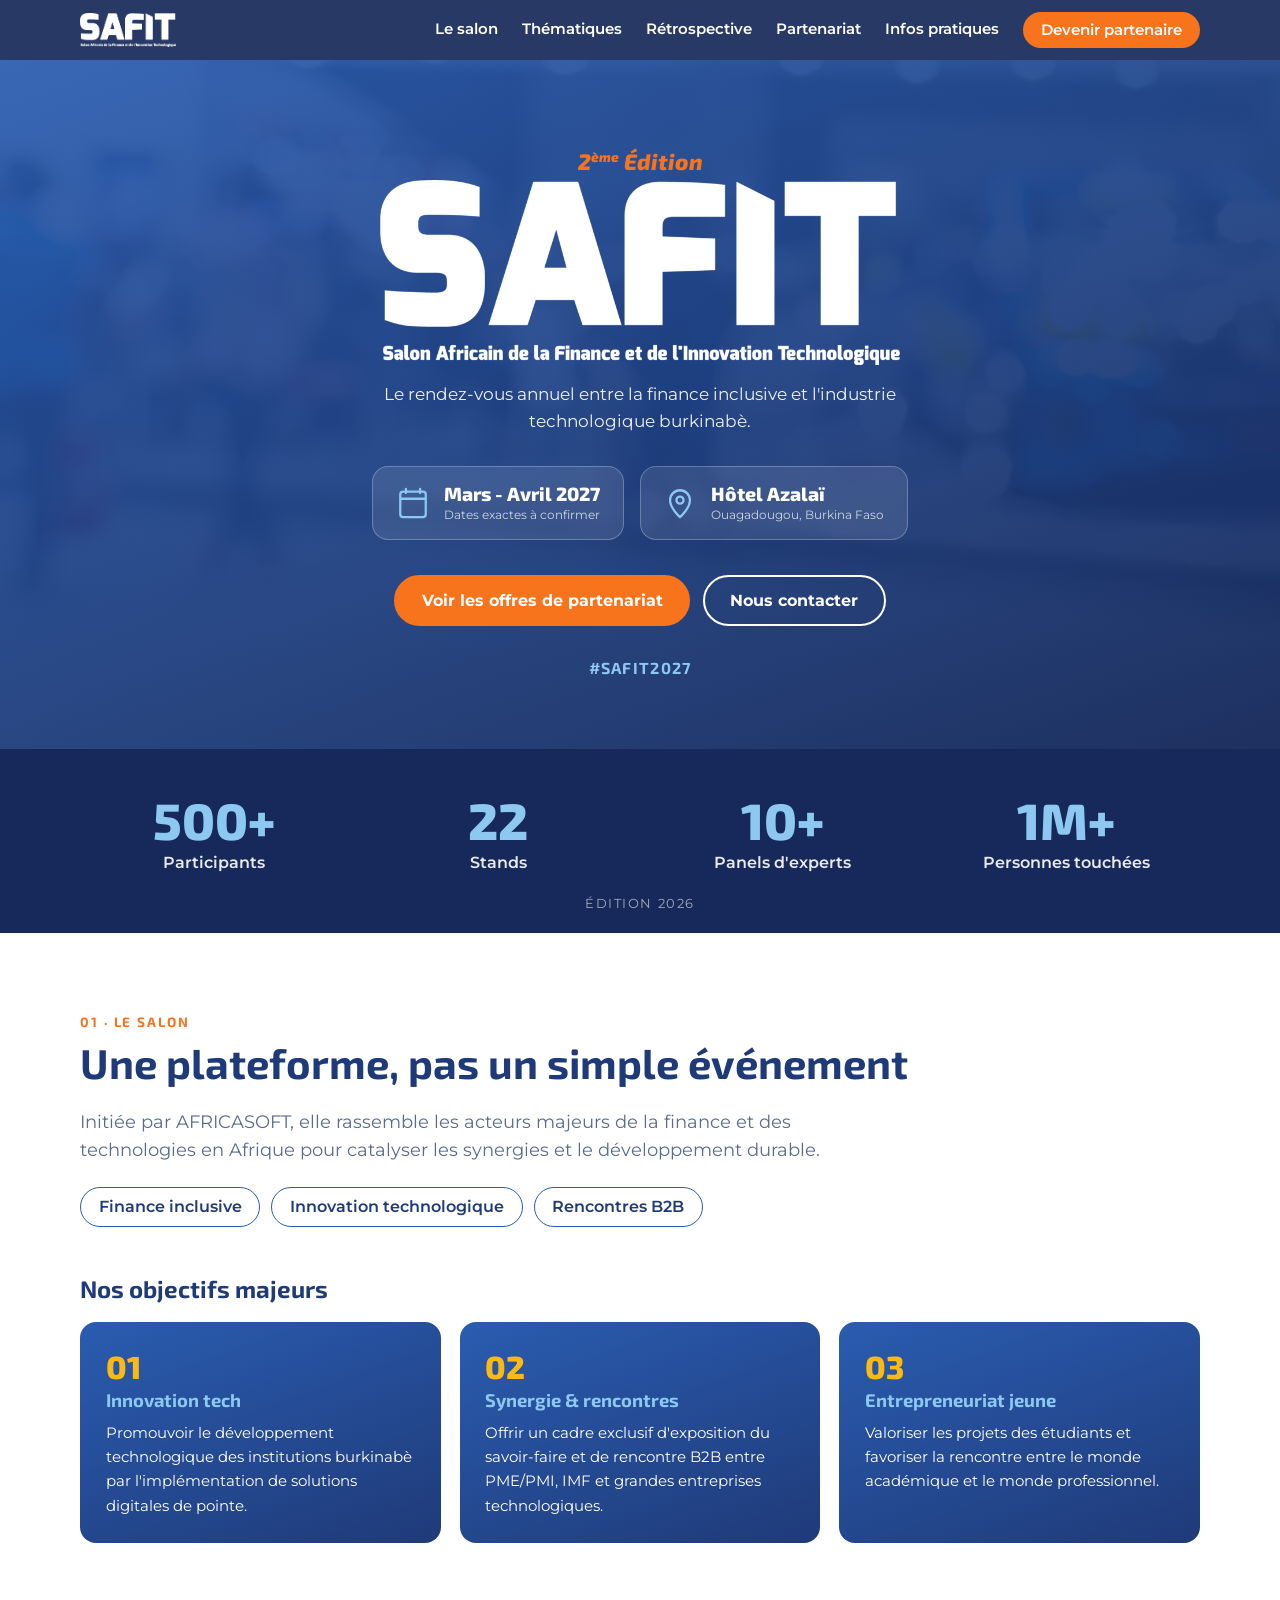
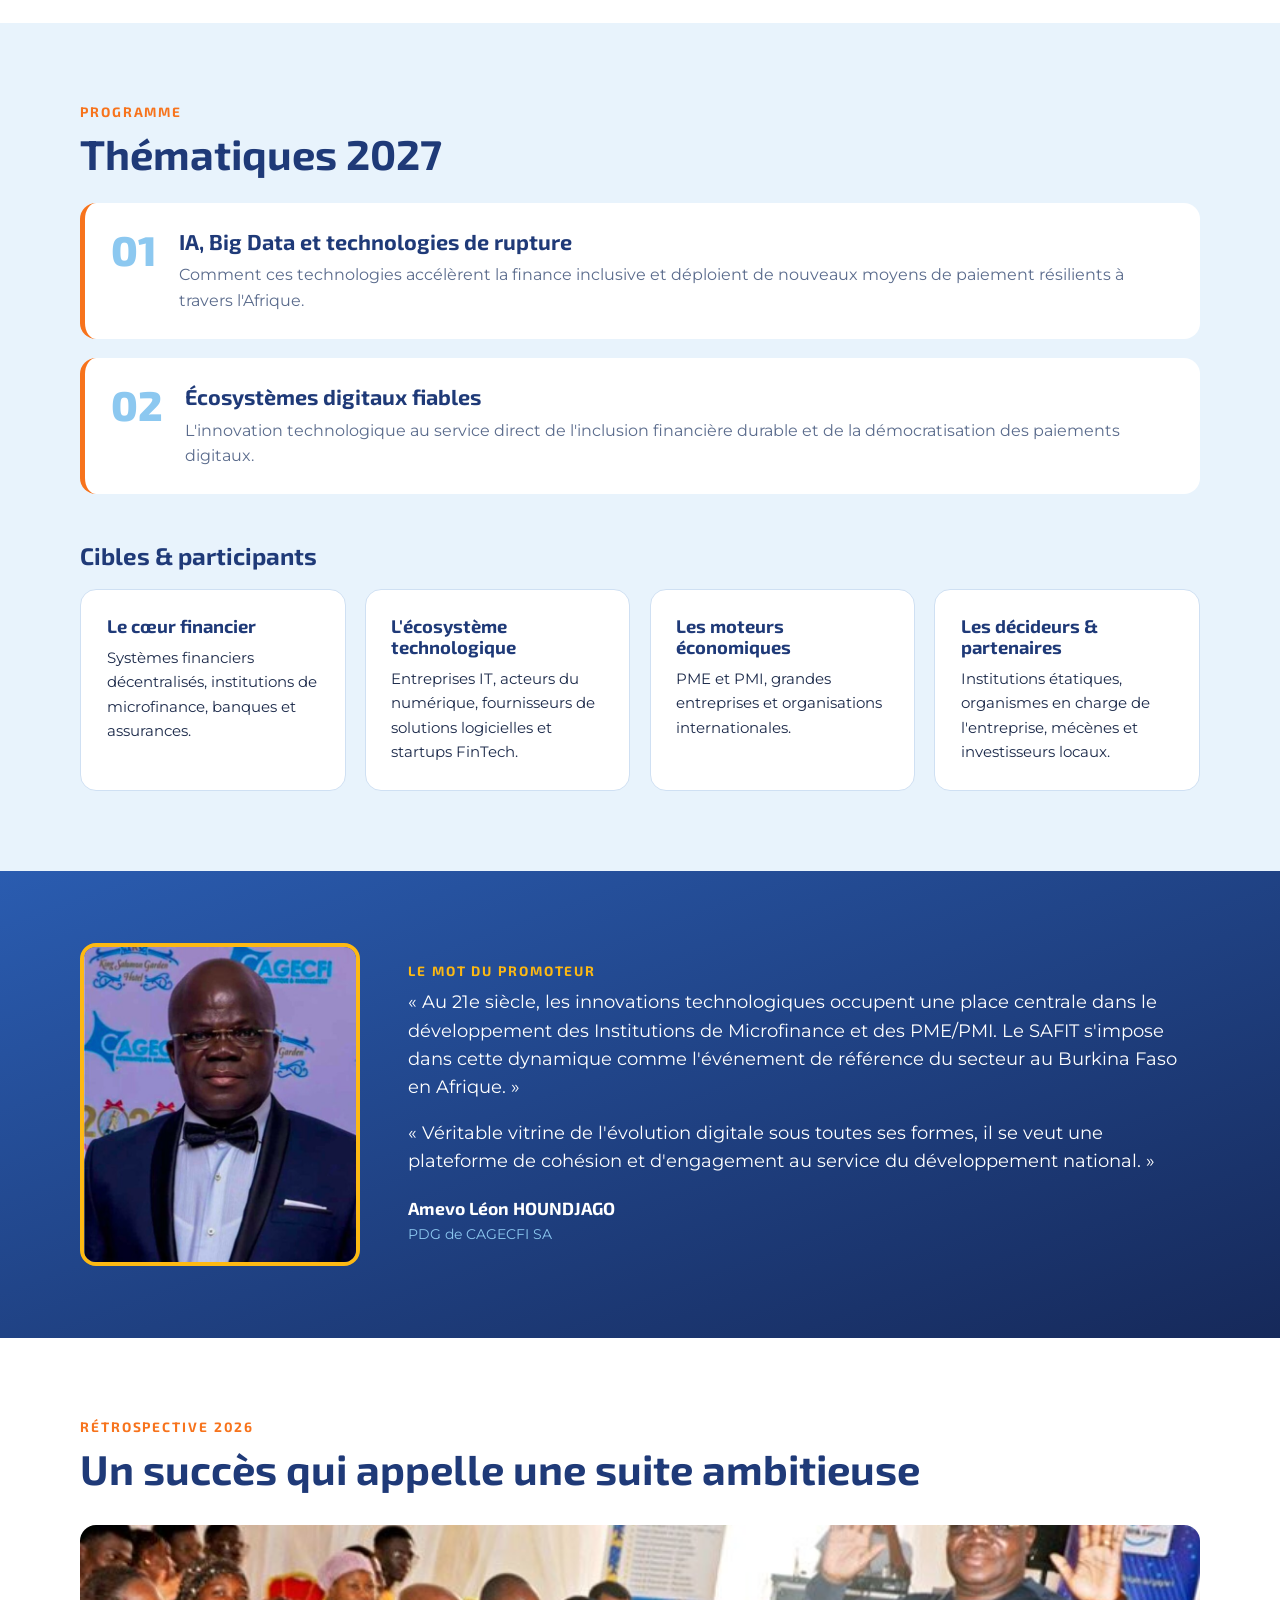
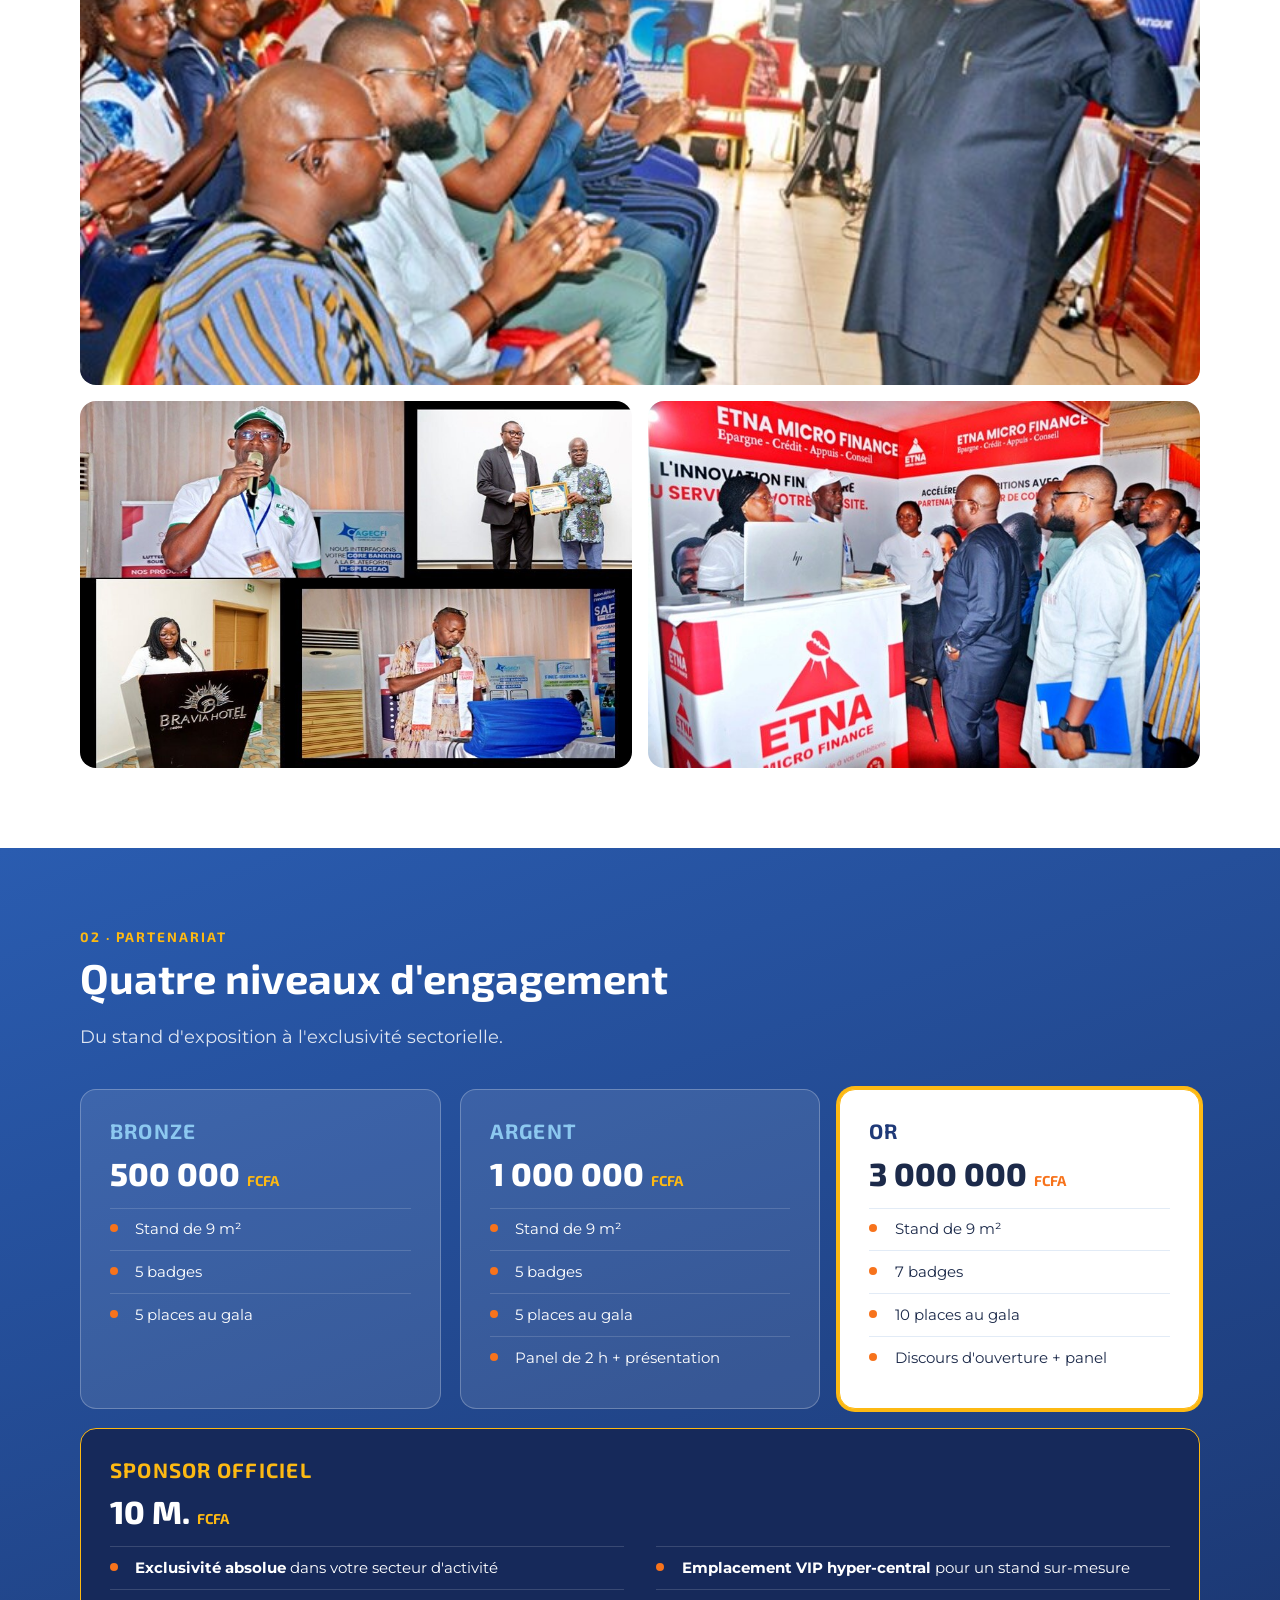
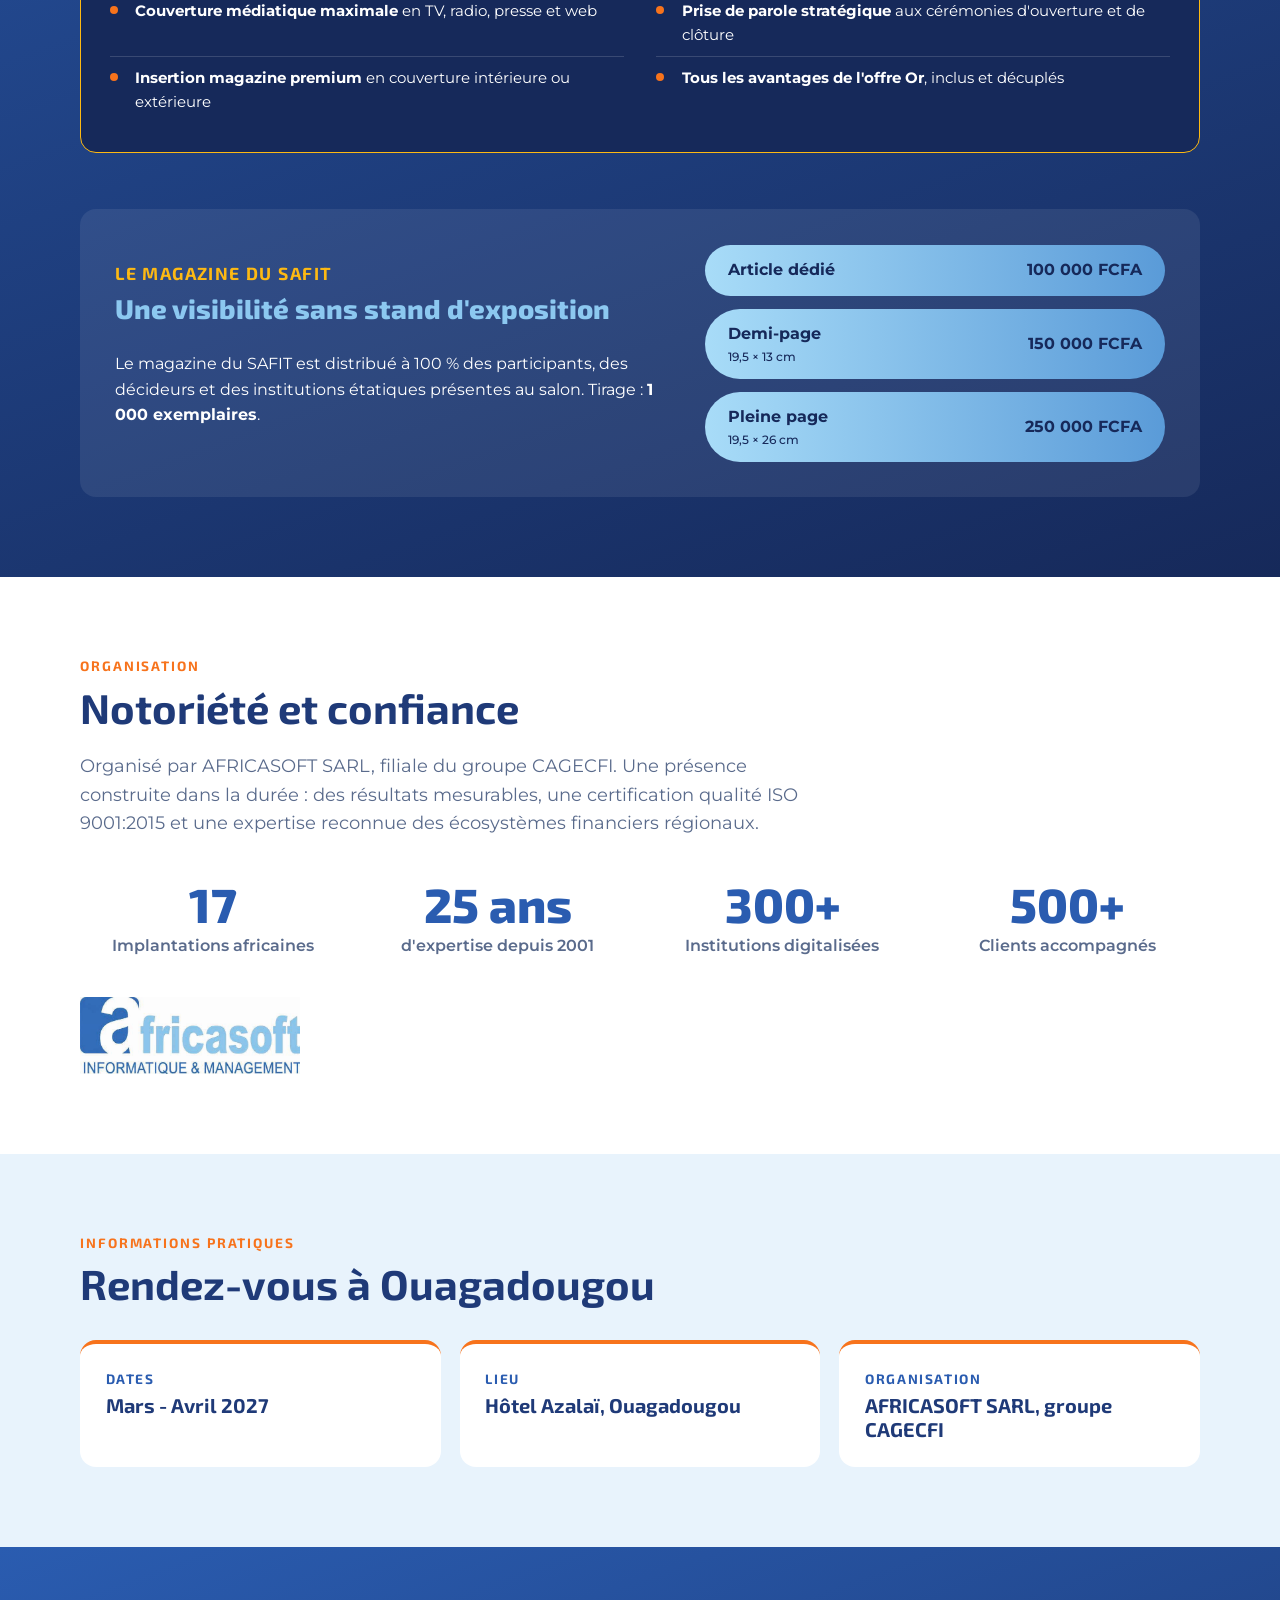
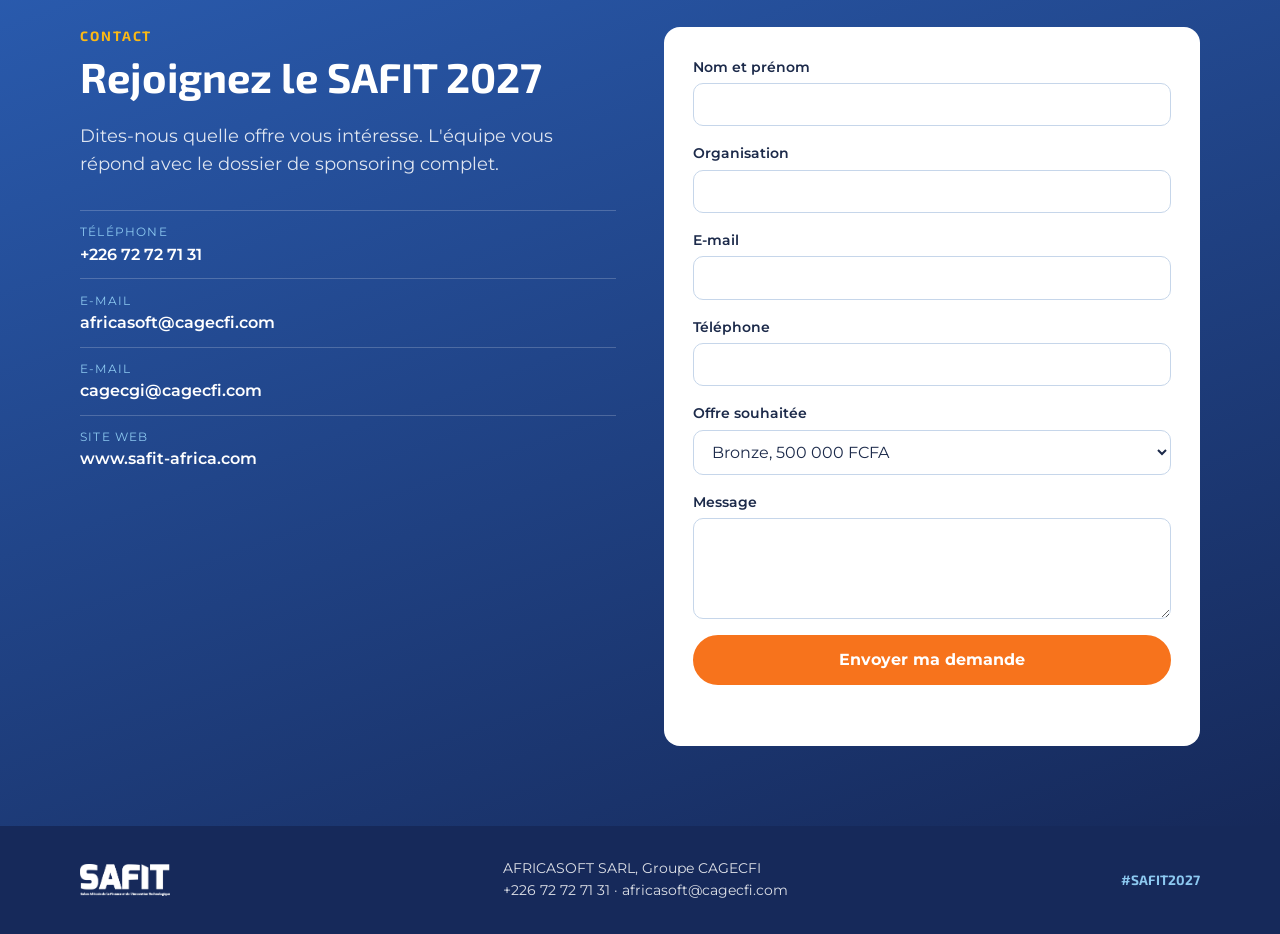
==== index.html @ c0c859df "Landing page SAFIT 2027 Co-Authored-By: Claude Sonnet 5.5 <noreply@anthropic.com> Claude-Session: ht" ====
<!doctype html>
<html lang="fr">
<head>
  <meta charset="utf-8">
  <meta name="viewport" content="width=device-width, initial-scale=1">
  <title>SAFIT 2027 | Salon Africain de la Finance et de l'Innovation Technologique</title>
  <meta name="description" content="SAFIT 2027, 2ème édition : le salon africain de la finance inclusive et de l'innovation technologique. Mars - Avril 2027, Hôtel Azalaï, Ouagadougou.">
  <meta property="og:title" content="SAFIT 2027 | 2ème édition, Ouagadougou">
  <meta property="og:description" content="Finance inclusive, innovation technologique et rencontres B2B. Mars - Avril 2027, Hôtel Azalaï, Ouagadougou.">
  <meta property="og:type" content="website">
  <meta property="og:image" content="assets/hero.jpg">
  <meta name="theme-color" content="#1f3a78">
  <link rel="preconnect" href="https://fonts.googleapis.com">
  <link rel="preconnect" href="https://fonts.gstatic.com" crossorigin>
  <link href="https://fonts.googleapis.com/css2?family=Exo+2:wght@500;700;800&family=Montserrat:wght@400;500;600;700&display=swap" rel="stylesheet">
  <link rel="stylesheet" href="style.css">
</head>
<body>

<header class="nav" id="top">
  <div class="wrap nav__in">
    <a href="#top" class="nav__brand" aria-label="SAFIT 2027, accueil">
      <img src="assets/logo-safit-white.png" alt="SAFIT" width="96" height="34">
    </a>
    <button class="nav__toggle" aria-label="Menu" aria-expanded="false" aria-controls="menu"><span></span><span></span><span></span></button>
    <nav id="menu" class="nav__menu">
      <a href="#salon">Le salon</a>
      <a href="#themes">Thématiques</a>
      <a href="#retro">Rétrospective</a>
      <a href="#partenariat">Partenariat</a>
      <a href="#infos">Infos pratiques</a>
      <a href="#contact" class="btn btn--sm">Devenir partenaire</a>
    </nav>
  </div>
</header>

<main>

<section class="hero">
  <div class="wrap hero__in">
    <p class="hero__edition">2<sup>ème</sup> Édition</p>
    <img class="hero__logo" src="assets/logo-safit-white.png" alt="SAFIT" width="560" height="199">
    <h1 class="hero__title">Salon Africain de la Finance et de l'Innovation Technologique</h1>
    <p class="hero__lead">Le rendez-vous annuel entre la finance inclusive et l'industrie technologique burkinabè.</p>

    <ul class="hero__facts">
      <li>
        <svg viewBox="0 0 24 24" aria-hidden="true"><path d="M7 2v3M17 2v3M3 9h18M5 4h14a2 2 0 0 1 2 2v14a2 2 0 0 1-2 2H5a2 2 0 0 1-2-2V6a2 2 0 0 1 2-2z"/></svg>
        <span><strong>Mars - Avril 2027</strong><small>Dates exactes à confirmer</small></span>
      </li>
      <li>
        <svg viewBox="0 0 24 24" aria-hidden="true"><path d="M12 22s7-6.2 7-12a7 7 0 0 0-14 0c0 5.8 7 12 7 12z"/><circle cx="12" cy="10" r="2.5"/></svg>
        <span><strong>Hôtel Azalaï</strong><small>Ouagadougou, Burkina Faso</small></span>
      </li>
    </ul>

    <div class="hero__cta">
      <a href="#partenariat" class="btn">Voir les offres de partenariat</a>
      <a href="#contact" class="btn btn--ghost">Nous contacter</a>
    </div>
    <p class="hero__tag">#SAFIT2027</p>
  </div>
</section>

<section class="stats" aria-label="Chiffres de l'édition 2026">
  <div class="wrap stats__grid">
    <div><b data-count="500" data-suffix="+">500+</b><span>Participants</span></div>
    <div><b data-count="22">22</b><span>Stands</span></div>
    <div><b data-count="10" data-suffix="+">10+</b><span>Panels d'experts</span></div>
    <div><b data-count="1" data-suffix="M+">1M+</b><span>Personnes touchées</span></div>
  </div>
  <p class="stats__note">Édition 2026</p>
</section>

<section class="sec" id="salon">
  <div class="wrap">
    <p class="eyebrow">01 · Le salon</p>
    <h2>Une plateforme, pas un simple événement</h2>
    <p class="lead">Initiée par AFRICASOFT, elle rassemble les acteurs majeurs de la finance et des technologies en Afrique pour catalyser les synergies et le développement durable.</p>

    <div class="chips">
      <span>Finance inclusive</span>
      <span>Innovation technologique</span>
      <span>Rencontres B2B</span>
    </div>

    <h3 class="sub">Nos objectifs majeurs</h3>
    <div class="cards cards--3">
      <article class="card">
        <span class="card__n">01</span>
        <h4>Innovation tech</h4>
        <p>Promouvoir le développement technologique des institutions burkinabè par l'implémentation de solutions digitales de pointe.</p>
      </article>
      <article class="card">
        <span class="card__n">02</span>
        <h4>Synergie &amp; rencontres</h4>
        <p>Offrir un cadre exclusif d'exposition du savoir-faire et de rencontre B2B entre PME/PMI, IMF et grandes entreprises technologiques.</p>
      </article>
      <article class="card">
        <span class="card__n">03</span>
        <h4>Entrepreneuriat jeune</h4>
        <p>Valoriser les projets des étudiants et favoriser la rencontre entre le monde académique et le monde professionnel.</p>
      </article>
    </div>
  </div>
</section>

<section class="sec sec--tint" id="themes">
  <div class="wrap">
    <p class="eyebrow">Programme</p>
    <h2>Thématiques 2027</h2>
    <div class="themes">
      <article class="theme">
        <span class="theme__n">01</span>
        <div>
          <h3>IA, Big Data et technologies de rupture</h3>
          <p>Comment ces technologies accélèrent la finance inclusive et déploient de nouveaux moyens de paiement résilients à travers l'Afrique.</p>
        </div>
      </article>
      <article class="theme">
        <span class="theme__n">02</span>
        <div>
          <h3>Écosystèmes digitaux fiables</h3>
          <p>L'innovation technologique au service direct de l'inclusion financière durable et de la démocratisation des paiements digitaux.</p>
        </div>
      </article>
    </div>

    <h3 class="sub">Cibles &amp; participants</h3>
    <div class="cards cards--4">
      <article class="card card--light">
        <h4>Le cœur financier</h4>
        <p>Systèmes financiers décentralisés, institutions de microfinance, banques et assurances.</p>
      </article>
      <article class="card card--light">
        <h4>L'écosystème technologique</h4>
        <p>Entreprises IT, acteurs du numérique, fournisseurs de solutions logicielles et startups FinTech.</p>
      </article>
      <article class="card card--light">
        <h4>Les moteurs économiques</h4>
        <p>PME et PMI, grandes entreprises et organisations internationales.</p>
      </article>
      <article class="card card--light">
        <h4>Les décideurs &amp; partenaires</h4>
        <p>Institutions étatiques, organismes en charge de l'entreprise, mécènes et investisseurs locaux.</p>
      </article>
    </div>
  </div>
</section>

<section class="promoter">
  <div class="wrap promoter__in">
    <img src="assets/promoteur.jpg" alt="Amevo Léon Houndjago, PDG de CAGECFI SA" width="280" height="325" loading="lazy">
    <div>
      <p class="eyebrow eyebrow--light">Le mot du promoteur</p>
      <blockquote>
        <p>« Au 21e siècle, les innovations technologiques occupent une place centrale dans le développement des Institutions de Microfinance et des PME/PMI. Le SAFIT s'impose dans cette dynamique comme l'événement de référence du secteur au Burkina Faso en Afrique. »</p>
        <p>« Véritable vitrine de l'évolution digitale sous toutes ses formes, il se veut une plateforme de cohésion et d'engagement au service du développement national. »</p>
        <footer><strong>Amevo Léon HOUNDJAGO</strong><span>PDG de CAGECFI SA</span></footer>
      </blockquote>
    </div>
  </div>
</section>

<section class="sec" id="retro">
  <div class="wrap">
    <p class="eyebrow">Rétrospective 2026</p>
    <h2>Un succès qui appelle une suite ambitieuse</h2>
    <div class="gallery">
      <figure class="gallery__big"><img src="assets/retro-audience.jpg" alt="Le public applaudit lors de l'édition 2026" loading="lazy"></figure>
      <figure><img src="assets/retro-collage.jpg" alt="Interventions et remise de distinction lors de l'édition 2026" loading="lazy"></figure>
      <figure><img src="assets/retro-stand.jpg" alt="Visite d'un stand d'exposition lors de l'édition 2026" loading="lazy"></figure>
    </div>
  </div>
</section>

<section class="sec sec--dark" id="partenariat">
  <div class="wrap">
    <p class="eyebrow eyebrow--light">02 · Partenariat</p>
    <h2>Quatre niveaux d'engagement</h2>
    <p class="lead lead--light">Du stand d'exposition à l'exclusivité sectorielle.</p>

    <div class="offers">
      <article class="offer">
        <h3>Bronze</h3>
        <p class="offer__price">500 000 <small>FCFA</small></p>
        <ul>
          <li>Stand de 9 m²</li>
          <li>5 badges</li>
          <li>5 places au gala</li>
        </ul>
      </article>
      <article class="offer">
        <h3>Argent</h3>
        <p class="offer__price">1 000 000 <small>FCFA</small></p>
        <ul>
          <li>Stand de 9 m²</li>
          <li>5 badges</li>
          <li>5 places au gala</li>
          <li>Panel de 2 h + présentation</li>
        </ul>
      </article>
      <article class="offer offer--gold">
        <h3>Or</h3>
        <p class="offer__price">3 000 000 <small>FCFA</small></p>
        <ul>
          <li>Stand de 9 m²</li>
          <li>7 badges</li>
          <li>10 places au gala</li>
          <li>Discours d'ouverture + panel</li>
        </ul>
      </article>
      <article class="offer offer--official">
        <h3>Sponsor officiel</h3>
        <p class="offer__price">10 M. <small>FCFA</small></p>
        <ul>
          <li><b>Exclusivité absolue</b> dans votre secteur d'activité</li>
          <li><b>Emplacement VIP hyper-central</b> pour un stand sur-mesure</li>
          <li><b>Couverture médiatique maximale</b> en TV, radio, presse et web</li>
          <li><b>Prise de parole stratégique</b> aux cérémonies d'ouverture et de clôture</li>
          <li><b>Insertion magazine premium</b> en couverture intérieure ou extérieure</li>
          <li><b>Tous les avantages de l'offre Or</b>, inclus et décuplés</li>
        </ul>
      </article>
    </div>

    <div class="mag">
      <div class="mag__txt">
        <h3>Le Magazine du SAFIT</h3>
        <p class="mag__big">Une visibilité sans stand d'exposition</p>
        <p>Le magazine du SAFIT est distribué à 100 % des participants, des décideurs et des institutions étatiques présentes au salon. Tirage : <strong>1 000 exemplaires</strong>.</p>
      </div>
      <ul class="mag__prices">
        <li><span>Article dédié</span><b>100 000 FCFA</b></li>
        <li><span>Demi-page <small>19,5 × 13 cm</small></span><b>150 000 FCFA</b></li>
        <li><span>Pleine page <small>19,5 × 26 cm</small></span><b>250 000 FCFA</b></li>
      </ul>
    </div>
  </div>
</section>

<section class="sec" id="organisateur">
  <div class="wrap">
    <p class="eyebrow">Organisation</p>
    <h2>Notoriété et confiance</h2>
    <p class="lead">Organisé par AFRICASOFT SARL, filiale du groupe CAGECFI. Une présence construite dans la durée : des résultats mesurables, une certification qualité ISO 9001:2015 et une expertise reconnue des écosystèmes financiers régionaux.</p>
    <div class="facts">
      <div><b>17</b><span>Implantations africaines</span></div>
      <div><b>25 ans</b><span>d'expertise depuis 2001</span></div>
      <div><b>300+</b><span>Institutions digitalisées</span></div>
      <div><b>500+</b><span>Clients accompagnés</span></div>
    </div>
    <img class="org-logo" src="assets/logo-cagecfi.png" alt="CAGECFI Informatique &amp; Management, certifié ISO 9001:2015" width="260" height="90" loading="lazy">
  </div>
</section>

<section class="sec sec--tint" id="infos">
  <div class="wrap">
    <p class="eyebrow">Informations pratiques</p>
    <h2>Rendez-vous à Ouagadougou</h2>
    <dl class="infos">
      <div><dt>Dates</dt><dd>Mars - Avril 2027</dd></div>
      <div><dt>Lieu</dt><dd>Hôtel Azalaï, Ouagadougou</dd></div>
      <div><dt>Organisation</dt><dd>AFRICASOFT SARL, groupe CAGECFI</dd></div>
    </dl>
  </div>
</section>

<section class="sec sec--dark" id="contact">
  <div class="wrap contact">
    <div>
      <p class="eyebrow eyebrow--light">Contact</p>
      <h2>Rejoignez le SAFIT 2027</h2>
      <p class="lead lead--light">Dites-nous quelle offre vous intéresse. L'équipe vous répond avec le dossier de sponsoring complet.</p>
      <ul class="contact__list">
        <li><span>Téléphone</span><a href="tel:+22672727131">+226 72 72 71 31</a></li>
        <li><span>E-mail</span><a href="mailto:africasoft@cagecfi.com">africasoft@cagecfi.com</a></li>
        <li><span>E-mail</span><a href="mailto:cagecgi@cagecfi.com">cagecgi@cagecfi.com</a></li>
        <li><span>Site web</span><a href="https://www.safit-africa.com">www.safit-africa.com</a></li>
      </ul>
    </div>

    <form class="form" id="contact-form" novalidate>
      <label>Nom et prénom
        <input name="nom" autocomplete="name" required>
      </label>
      <label>Organisation
        <input name="org" autocomplete="organization" required>
      </label>
      <label>E-mail
        <input name="email" type="email" autocomplete="email" required>
      </label>
      <label>Téléphone
        <input name="tel" type="tel" autocomplete="tel">
      </label>
      <label>Offre souhaitée
        <select name="offre">
          <option>Bronze, 500 000 FCFA</option>
          <option>Argent, 1 000 000 FCFA</option>
          <option>Or, 3 000 000 FCFA</option>
          <option>Sponsor officiel, 10 M. FCFA</option>
          <option>Magazine du SAFIT</option>
          <option>Je ne sais pas encore</option>
        </select>
      </label>
      <label>Message
        <textarea name="msg" rows="4"></textarea>
      </label>
      <button class="btn" type="submit">Envoyer ma demande</button>
      <p class="form__note" id="form-note" role="status"></p>
    </form>
  </div>
</section>

</main>

<footer class="foot">
  <div class="wrap foot__in">
    <img src="assets/logo-safit-white.png" alt="SAFIT" width="90" height="32" loading="lazy">
    <p>AFRICASOFT SARL, Groupe CAGECFI<br>+226 72 72 71 31 · africasoft@cagecfi.com</p>
    <p class="foot__tag">#SAFIT2027</p>
  </div>
</footer>

<script src="script.js"></script>
</body>
</html>
---- style.css ----
:root {
  --blue: #2a5cb0;
  --blue-d: #1f3a78;
  --blue-dd: #16295a;
  --sky: #8cc8f0;
  --sky-l: #e8f3fc;
  --orange: #f7731c;
  --gold: #fdb913;
  --ink: #1c2a4a;
  --muted: #5a6b8c;
  --bg: #ffffff;
  --radius: 16px;
  --f-head: "Exo 2", system-ui, sans-serif;
  --f-body: "Montserrat", system-ui, sans-serif;
}

*, *::before, *::after { box-sizing: border-box; }
html { scroll-behavior: smooth; scroll-padding-top: 72px; }
body { margin: 0; font-family: var(--f-body); color: var(--ink); background: var(--bg); line-height: 1.6; -webkit-font-smoothing: antialiased; }
img { max-width: 100%; height: auto; display: block; }
a { color: inherit; }
h1, h2, h3, h4 { font-family: var(--f-head); line-height: 1.15; margin: 0 0 .5em; }
p { margin: 0 0 1em; }
.wrap { width: min(1120px, 100% - 32px); margin-inline: auto; }

/* Boutons */
.btn { display: inline-block; background: var(--orange); color: #fff; font-weight: 700; text-decoration: none; padding: .85em 1.6em; border: 2px solid var(--orange); border-radius: 999px; cursor: pointer; font: 700 1rem var(--f-body); transition: transform .15s, background .15s; }
.btn:hover { transform: translateY(-2px); background: #e0620f; border-color: #e0620f; }
.btn--sm { padding: .5em 1.1em; font-size: .9rem; }
.btn--ghost { background: transparent; border-color: #fff; }
.btn--ghost:hover { background: rgba(255,255,255,.12); border-color: #fff; }

/* Navigation */
.nav { position: sticky; top: 0; z-index: 50; background: rgba(22,41,90,.92); backdrop-filter: blur(8px); }
.nav__in { display: flex; align-items: center; justify-content: space-between; min-height: 60px; }
.nav__brand img { height: 34px; width: auto; }
.nav__menu { display: flex; align-items: center; gap: 1.5rem; }
.nav__menu a { color: #fff; text-decoration: none; font-weight: 600; font-size: .92rem; }
.nav__menu a:not(.btn):hover { color: var(--sky); }
.nav__toggle { display: none; background: none; border: 0; padding: 8px; cursor: pointer; }
.nav__toggle span { display: block; width: 24px; height: 2px; background: #fff; margin: 5px 0; transition: .2s; }

/* Hero */
.hero { position: relative; color: #fff; text-align: center; padding: 88px 0 72px; background:
  linear-gradient(160deg, rgba(42,92,176,.93), rgba(22,41,90,.96)),
  url("assets/hero.jpg") center / cover; }
.hero__edition { font: 800 1.4rem var(--f-head); font-style: italic; color: var(--orange); margin: 0 0 .3rem; }
.hero__edition sup { font-size: .6em; }
.hero__logo { width: min(520px, 80%); height: auto; margin: 0 auto 1rem; }
.hero__title { position: absolute; width: 1px; height: 1px; margin: -1px; overflow: hidden; clip: rect(0 0 0 0); white-space: nowrap; }
.hero__lead { max-width: 600px; margin: 0 auto 2rem; font-size: 1.05rem; opacity: .92; }
.hero__facts { list-style: none; padding: 0; margin: 0 auto 2.2rem; display: flex; flex-wrap: wrap; justify-content: center; gap: 1rem; }
.hero__facts li { display: flex; align-items: center; gap: .9rem; text-align: left; padding: .9rem 1.4rem; background: rgba(255,255,255,.1); border: 1px solid rgba(255,255,255,.25); border-radius: var(--radius); }
.hero__facts svg { width: 34px; height: 34px; fill: none; stroke: var(--sky); stroke-width: 1.6; stroke-linecap: round; stroke-linejoin: round; flex: none; }
.hero__facts strong { display: block; font: 800 1.2rem var(--f-head); }
.hero__facts small { display: block; opacity: .75; font-size: .78rem; }
.hero__cta { display: flex; flex-wrap: wrap; gap: .8rem; justify-content: center; }
.hero__tag { margin: 2rem 0 0; font: 700 1rem var(--f-head); color: var(--sky); letter-spacing: .08em; }

/* Chiffres */
.stats { background: var(--blue-dd); color: #fff; padding: 40px 0 18px; text-align: center; }
.stats__grid { display: grid; grid-template-columns: repeat(4, 1fr); gap: 1rem; }
.stats b { display: block; font: 800 clamp(2rem, 5vw, 3.2rem) var(--f-head); color: var(--sky); }
.stats span { font-weight: 600; opacity: .9; }
.stats__note { margin: 1.2rem 0 0; font-size: .8rem; letter-spacing: .12em; text-transform: uppercase; opacity: .6; }

/* Sections */
.sec { padding: 80px 0; }
.sec--tint { background: var(--sky-l); }
.sec--dark { background: linear-gradient(160deg, var(--blue), var(--blue-dd)); color: #fff; }
.eyebrow { font: 700 .85rem var(--f-head); letter-spacing: .14em; text-transform: uppercase; color: var(--orange); margin-bottom: .6rem; }
.eyebrow--light { color: var(--gold); }
.sec h2 { font-size: clamp(1.8rem, 4vw, 2.6rem); color: var(--blue-d); }
.sec--dark h2 { color: #fff; }
.lead { font-size: 1.1rem; max-width: 760px; color: var(--muted); }
.lead--light { color: rgba(255,255,255,.85); }
.sub { margin: 3rem 0 1.2rem; font-size: 1.5rem; color: var(--blue-d); }

.chips { display: flex; flex-wrap: wrap; gap: .7rem; margin-top: 1.4rem; }
.chips span { border: 1.5px solid var(--blue); color: var(--blue-d); font-weight: 600; border-radius: 999px; padding: .4em 1.1em; }

.cards { display: grid; gap: 1.2rem; }
.cards--3 { grid-template-columns: repeat(3, 1fr); }
.cards--4 { grid-template-columns: repeat(4, 1fr); }
.card { position: relative; background: linear-gradient(160deg, var(--blue), var(--blue-d)); color: #fff; border-radius: var(--radius); padding: 1.6rem; }
.card h4 { font-size: 1.15rem; color: var(--sky); }
.card p { margin: 0; font-size: .95rem; }
.card__n { font: 800 2rem var(--f-head); color: var(--gold); display: block; margin-bottom: .3rem; }
.card--light { background: #fff; color: var(--ink); border: 1px solid #cfe0f3; }
.card--light h4 { color: var(--blue-d); }

.themes { display: grid; gap: 1.2rem; margin-top: 1.6rem; }
.theme { display: flex; gap: 1.4rem; align-items: flex-start; background: #fff; border-radius: var(--radius); padding: 1.6rem; border-left: 5px solid var(--orange); }
.theme__n { font: 800 2.6rem var(--f-head); color: var(--sky); line-height: 1; }
.theme h3 { color: var(--blue-d); font-size: 1.35rem; margin-bottom: .4em; }
.theme p { margin: 0; color: var(--muted); }

/* Promoteur */
.promoter { background: linear-gradient(160deg, var(--blue), var(--blue-dd)); color: #fff; padding: 72px 0; }
.promoter__in { display: grid; grid-template-columns: 280px 1fr; gap: 3rem; align-items: center; }
.promoter img { border: 4px solid var(--gold); border-radius: var(--radius); width: 100%; }
.promoter blockquote { margin: 0; font-size: 1.1rem; }
.promoter footer { margin-top: 1.4rem; }
.promoter footer strong { display: block; font: 700 1.1rem var(--f-head); }
.promoter footer span { color: var(--sky); font-size: .9rem; }

/* Galerie */
.gallery { display: grid; grid-template-columns: repeat(2, 1fr); gap: 1rem; margin-top: 2rem; }
.gallery figure { margin: 0; overflow: hidden; border-radius: var(--radius); }
.gallery img { width: 100%; height: 100%; object-fit: cover; transition: transform .4s; }
.gallery figure:hover img { transform: scale(1.04); }
.gallery__big { grid-column: 1 / -1; max-height: 460px; }

/* Offres */
.offers { display: grid; grid-template-columns: repeat(3, 1fr); gap: 1.2rem; margin-top: 2.4rem; }
.offer { background: rgba(255,255,255,.1); border: 1px solid rgba(255,255,255,.25); border-radius: var(--radius); padding: 1.8rem; }
.offer h3 { font-size: 1.3rem; color: var(--sky); text-transform: uppercase; letter-spacing: .06em; }
.offer__price { font: 800 2rem var(--f-head); margin-bottom: 1rem; }
.offer__price small { font-size: .9rem; font-weight: 700; color: var(--gold); }
.offer ul { list-style: none; padding: 0; margin: 0; }
.offer li { padding: .55rem 0 .55rem 1.6rem; position: relative; border-top: 1px solid rgba(255,255,255,.15); font-size: .95rem; }
.offer li::before { content: ""; position: absolute; left: 0; top: 1.05em; width: 8px; height: 8px; border-radius: 50%; background: var(--orange); }
.offer--gold { background: #fff; color: var(--ink); border-color: var(--gold); box-shadow: 0 0 0 3px var(--gold); }
.offer--gold h3 { color: var(--blue-d); }
.offer--gold .offer__price small { color: var(--orange); }
.offer--gold li { border-color: #e2ebf6; }
.offer--official { grid-column: 1 / -1; background: var(--blue-dd); border-color: var(--gold); }
.offer--official h3 { color: var(--gold); }
.offer--official ul { display: grid; grid-template-columns: repeat(2, 1fr); column-gap: 2rem; }

/* Magazine */
.mag { display: grid; grid-template-columns: 1.2fr 1fr; gap: 2.4rem; align-items: center; margin-top: 3.5rem; padding: 2.2rem; background: rgba(255,255,255,.08); border-radius: var(--radius); }
.mag h3 { color: var(--gold); font-size: 1.1rem; text-transform: uppercase; letter-spacing: .08em; }
.mag__big { font: 800 1.7rem var(--f-head); color: var(--sky); }
.mag__prices { list-style: none; margin: 0; padding: 0; display: grid; gap: .8rem; }
.mag__prices li { display: flex; justify-content: space-between; align-items: center; gap: 1rem; background: linear-gradient(90deg, #a8dcf8, #5a9bd8); color: var(--blue-dd); border-radius: 999px; padding: .8rem 1.4rem; font-weight: 700; }
.mag__prices small { display: block; font-weight: 500; font-size: .75rem; }

/* Organisateur */
.facts { display: grid; grid-template-columns: repeat(4, 1fr); gap: 1.2rem; margin: 2.4rem 0; text-align: center; }
.facts b { display: block; font: 800 clamp(2rem, 4.4vw, 3rem) var(--f-head); color: var(--blue); }
.facts span { color: var(--muted); font-weight: 600; }
.org-logo { width: 220px; height: auto; }

/* Infos */
.infos { display: grid; grid-template-columns: repeat(3, 1fr); gap: 1.2rem; margin: 2rem 0 0; }
.infos div { background: #fff; border-radius: var(--radius); padding: 1.6rem; border-top: 4px solid var(--orange); }
.infos dt { font: 700 .85rem var(--f-head); text-transform: uppercase; letter-spacing: .12em; color: var(--blue); margin-bottom: .4rem; }
.infos dd { margin: 0; font: 700 1.25rem var(--f-head); color: var(--blue-d); }

/* Contact */
.contact { display: grid; grid-template-columns: 1fr 1fr; gap: 3rem; align-items: start; }
.contact__list { list-style: none; padding: 0; margin: 2rem 0 0; }
.contact__list li { padding: .7rem 0; border-top: 1px solid rgba(255,255,255,.2); display: flex; flex-direction: column; }
.contact__list span { font-size: .75rem; text-transform: uppercase; letter-spacing: .1em; color: var(--sky); }
.contact__list a { font-weight: 600; text-decoration: none; word-break: break-all; }
.contact__list a:hover { color: var(--gold); }
.form { background: #fff; color: var(--ink); border-radius: var(--radius); padding: 1.8rem; display: grid; gap: 1rem; }
.form label { display: grid; gap: .3rem; font-weight: 600; font-size: .88rem; }
.form input, .form select, .form textarea { font: 400 1rem var(--f-body); padding: .7em .9em; border: 1.5px solid #c6d6ea; border-radius: 10px; background: #fff; color: var(--ink); }
.form input:focus-visible, .form select:focus-visible, .form textarea:focus-visible { outline: 3px solid var(--sky); border-color: var(--blue); }
.form input.err { border-color: #d33; }
.form__note { margin: 0; font-size: .85rem; color: var(--muted); min-height: 1.2em; }

/* Pied de page */
.foot { background: var(--blue-dd); color: #fff; padding: 32px 0; }
.foot__in { display: flex; flex-wrap: wrap; align-items: center; justify-content: space-between; gap: 1.2rem; }
.foot img { height: 32px; width: auto; }
.foot p { margin: 0; font-size: .85rem; opacity: .85; }
.foot__tag { font: 700 1rem var(--f-head); color: var(--sky); opacity: 1 !important; }

/* Animations d'apparition */
.reveal { opacity: 0; transform: translateY(24px); transition: opacity .6s, transform .6s; }
.reveal.in { opacity: 1; transform: none; }
@media (prefers-reduced-motion: reduce) {
  html { scroll-behavior: auto; }
  .reveal { opacity: 1; transform: none; transition: none; }
  .btn, .gallery img { transition: none; }
}

/* Responsive */
@media (max-width: 900px) {
  .cards--3, .offers, .infos { grid-template-columns: 1fr; }
  .cards--4 { grid-template-columns: repeat(2, 1fr); }
  .offer--official ul { grid-template-columns: 1fr; }
  .promoter__in, .mag, .contact { grid-template-columns: 1fr; }
  .promoter__in { gap: 1.6rem; }
  .promoter img { max-width: 260px; }
  .stats__grid, .facts { grid-template-columns: repeat(2, 1fr); }
}
@media (max-width: 720px) {
  .nav__toggle { display: block; }
  .nav__menu { position: absolute; top: 100%; left: 0; right: 0; flex-direction: column; align-items: stretch; gap: 0; background: var(--blue-dd); padding: .5rem 16px 1rem; display: none; }
  .nav__menu.open { display: flex; }
  .nav__menu a { padding: .8rem 0; border-bottom: 1px solid rgba(255,255,255,.12); }
  .nav__menu .btn { text-align: center; margin-top: .8rem; border: 2px solid var(--orange); }
  .sec { padding: 56px 0; }
  .hero { padding: 56px 0 48px; }
  .cards--4 { grid-template-columns: 1fr; }
  .gallery { grid-template-columns: 1fr; }
  .theme { flex-direction: column; gap: .6rem; }
}
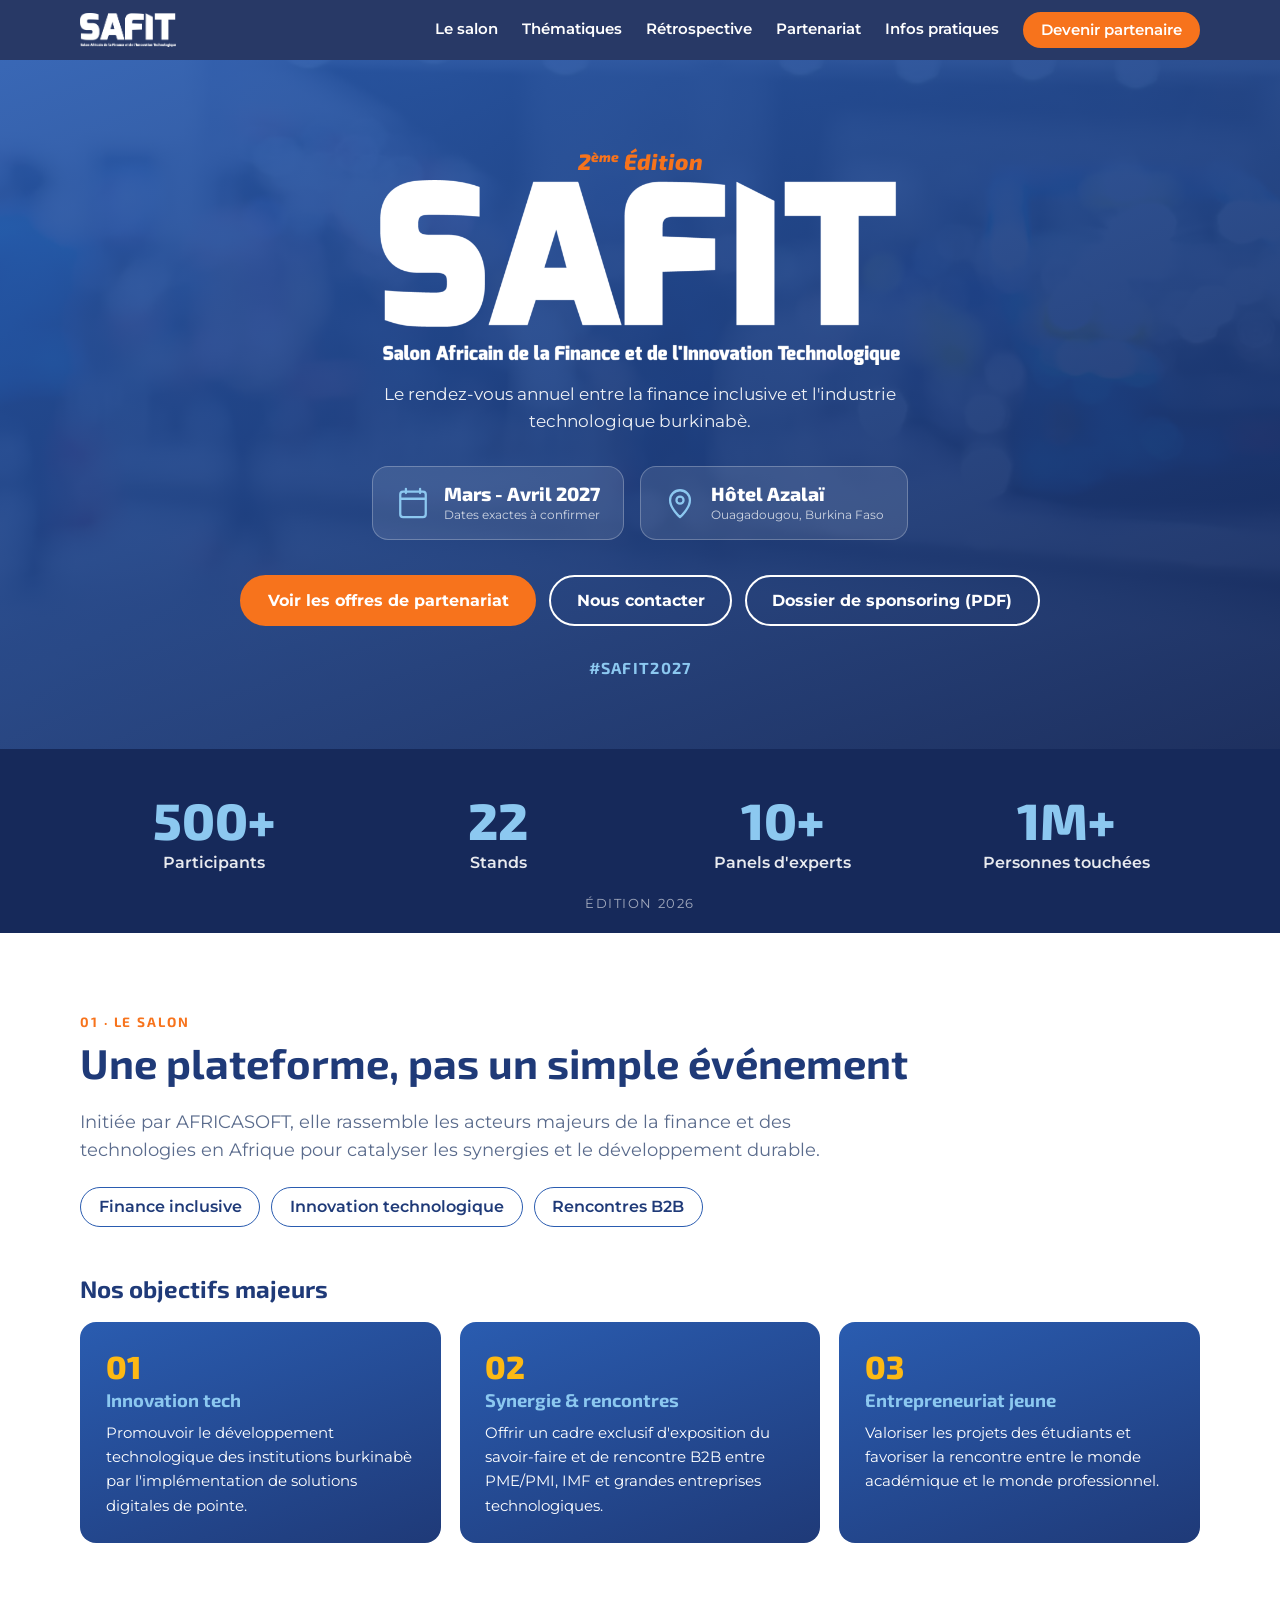
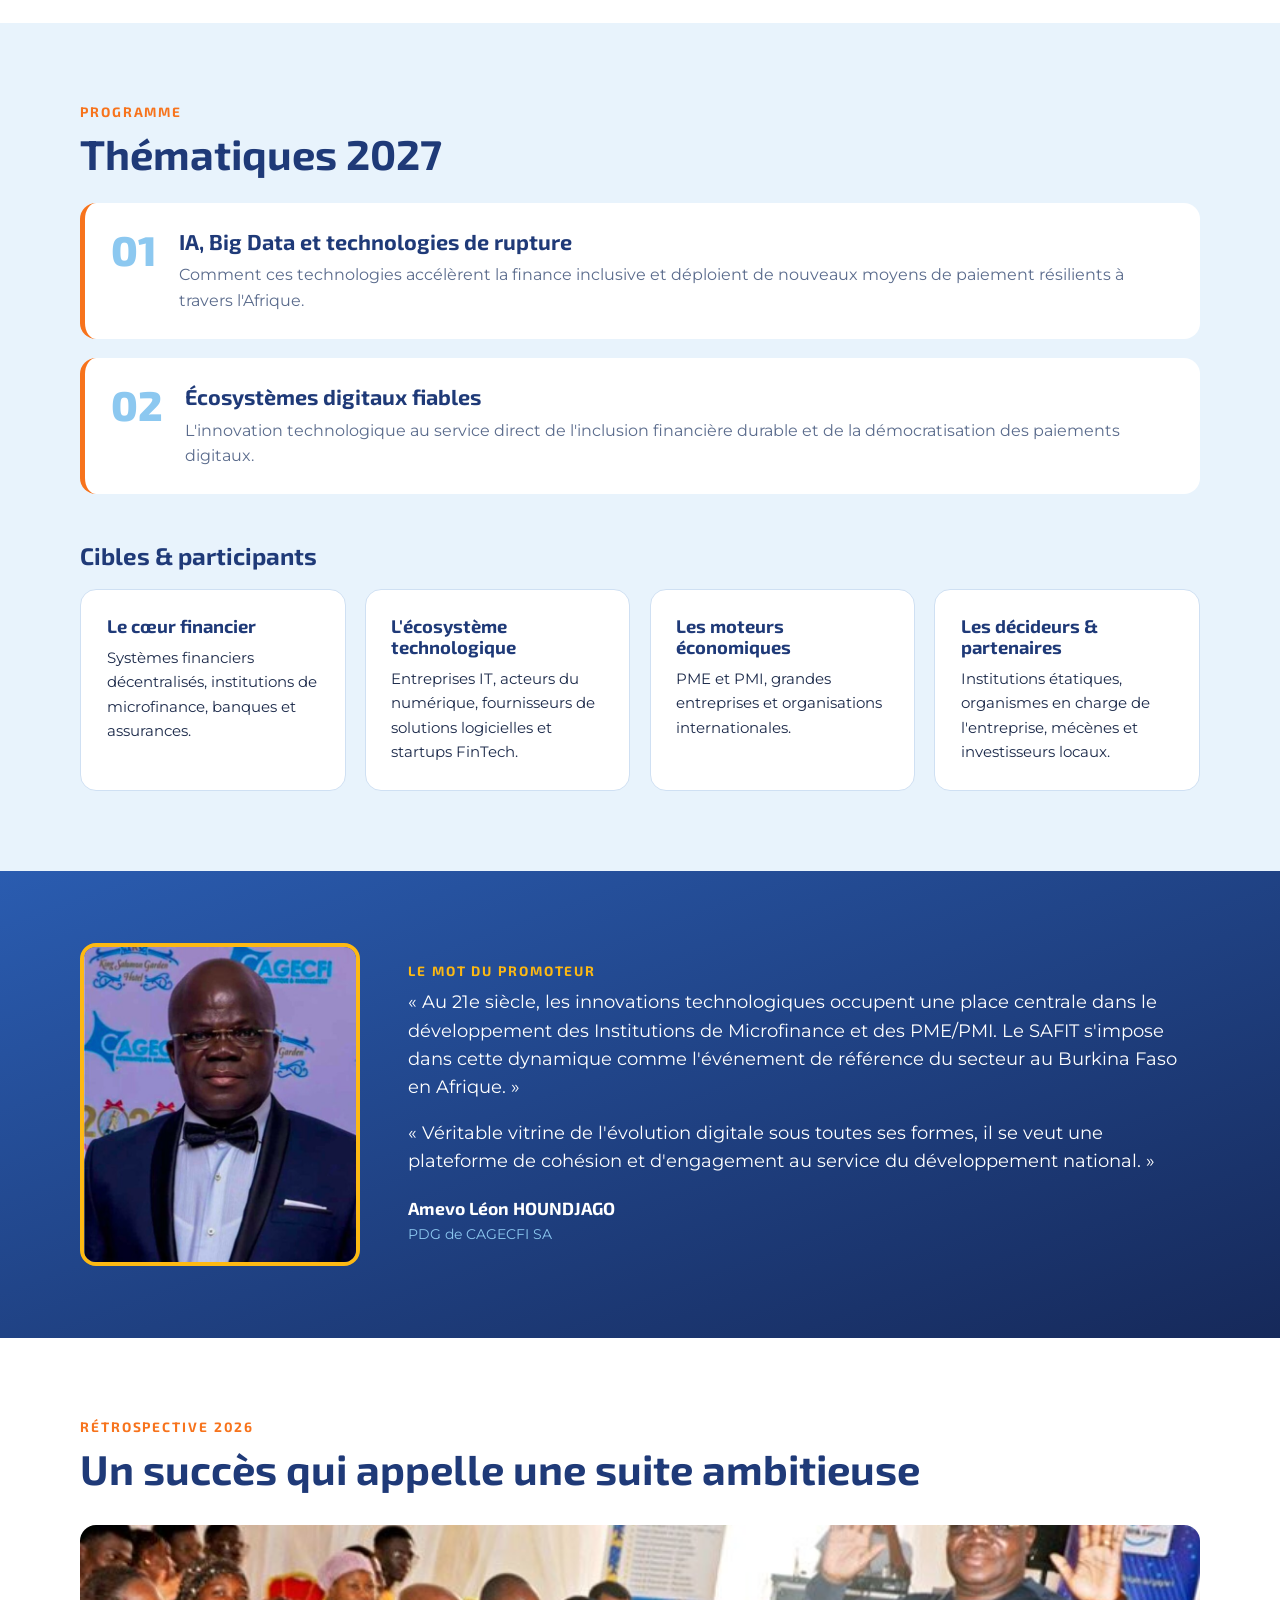
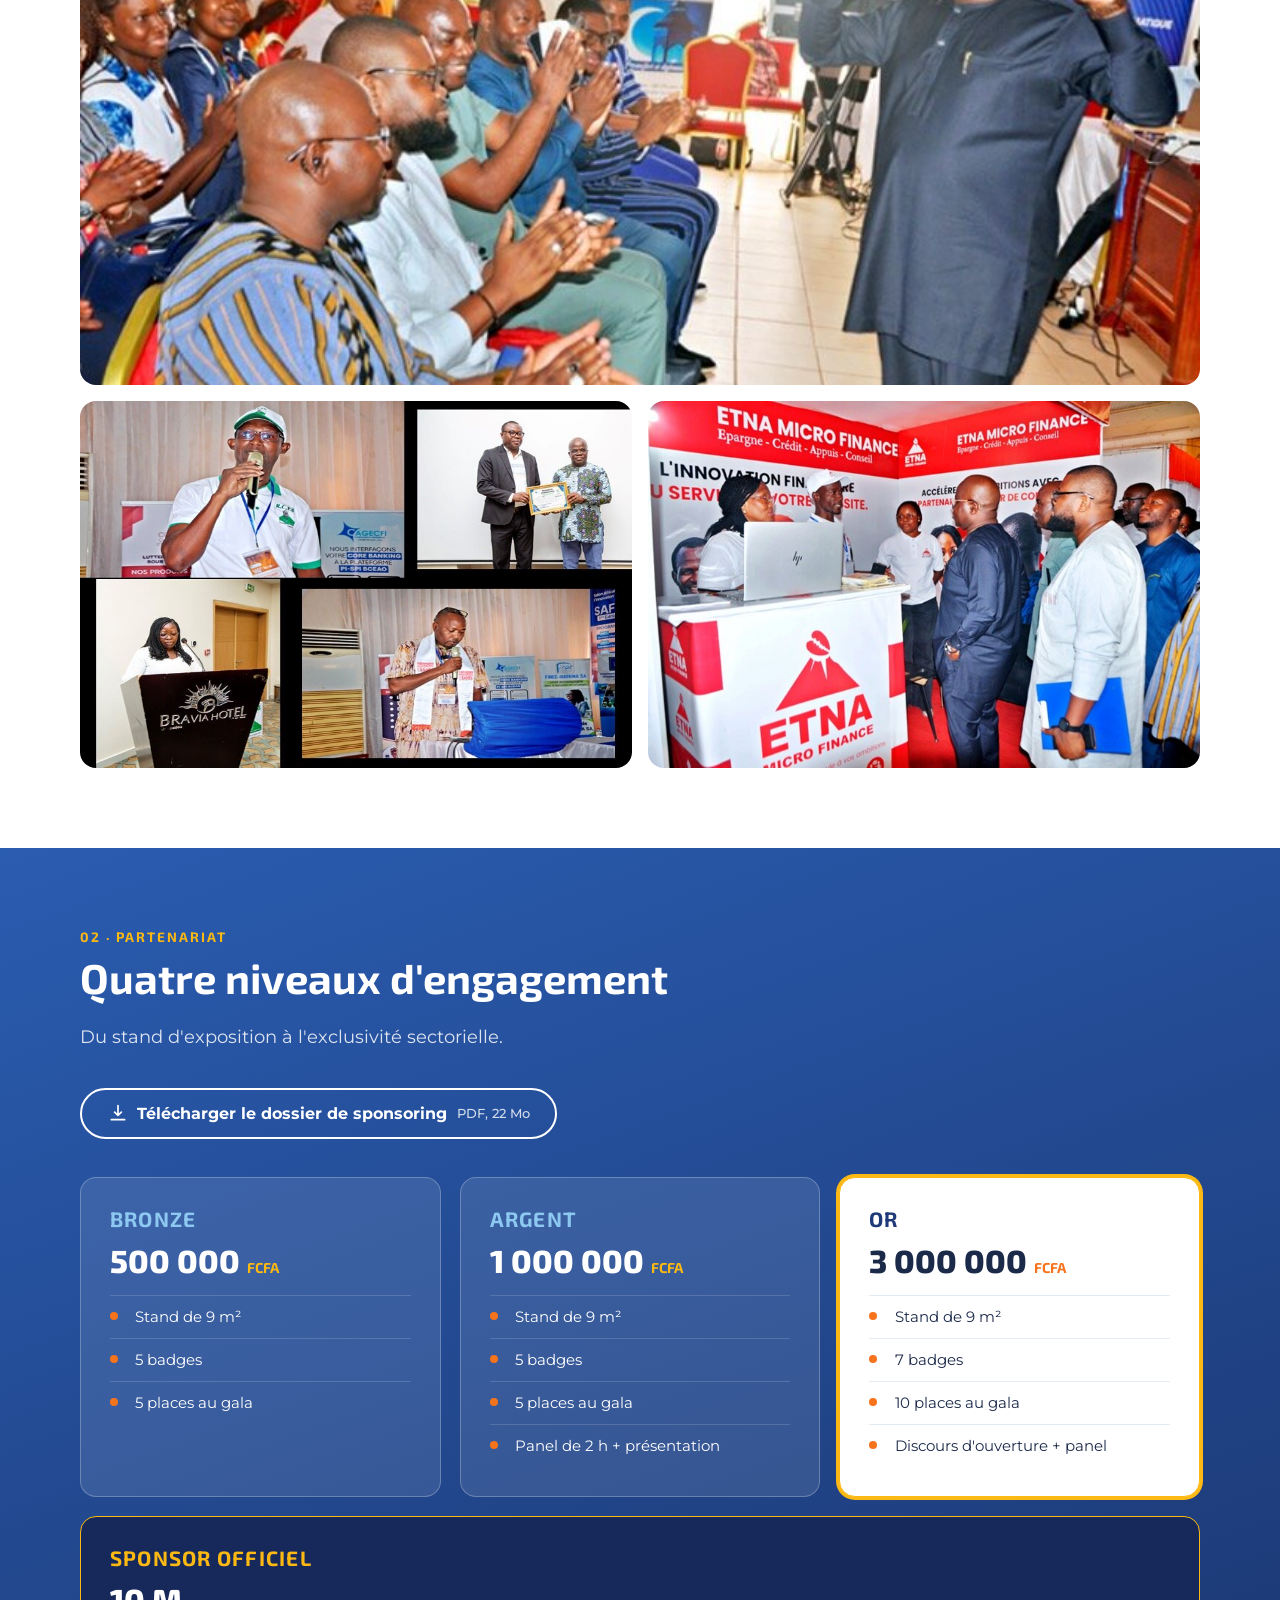
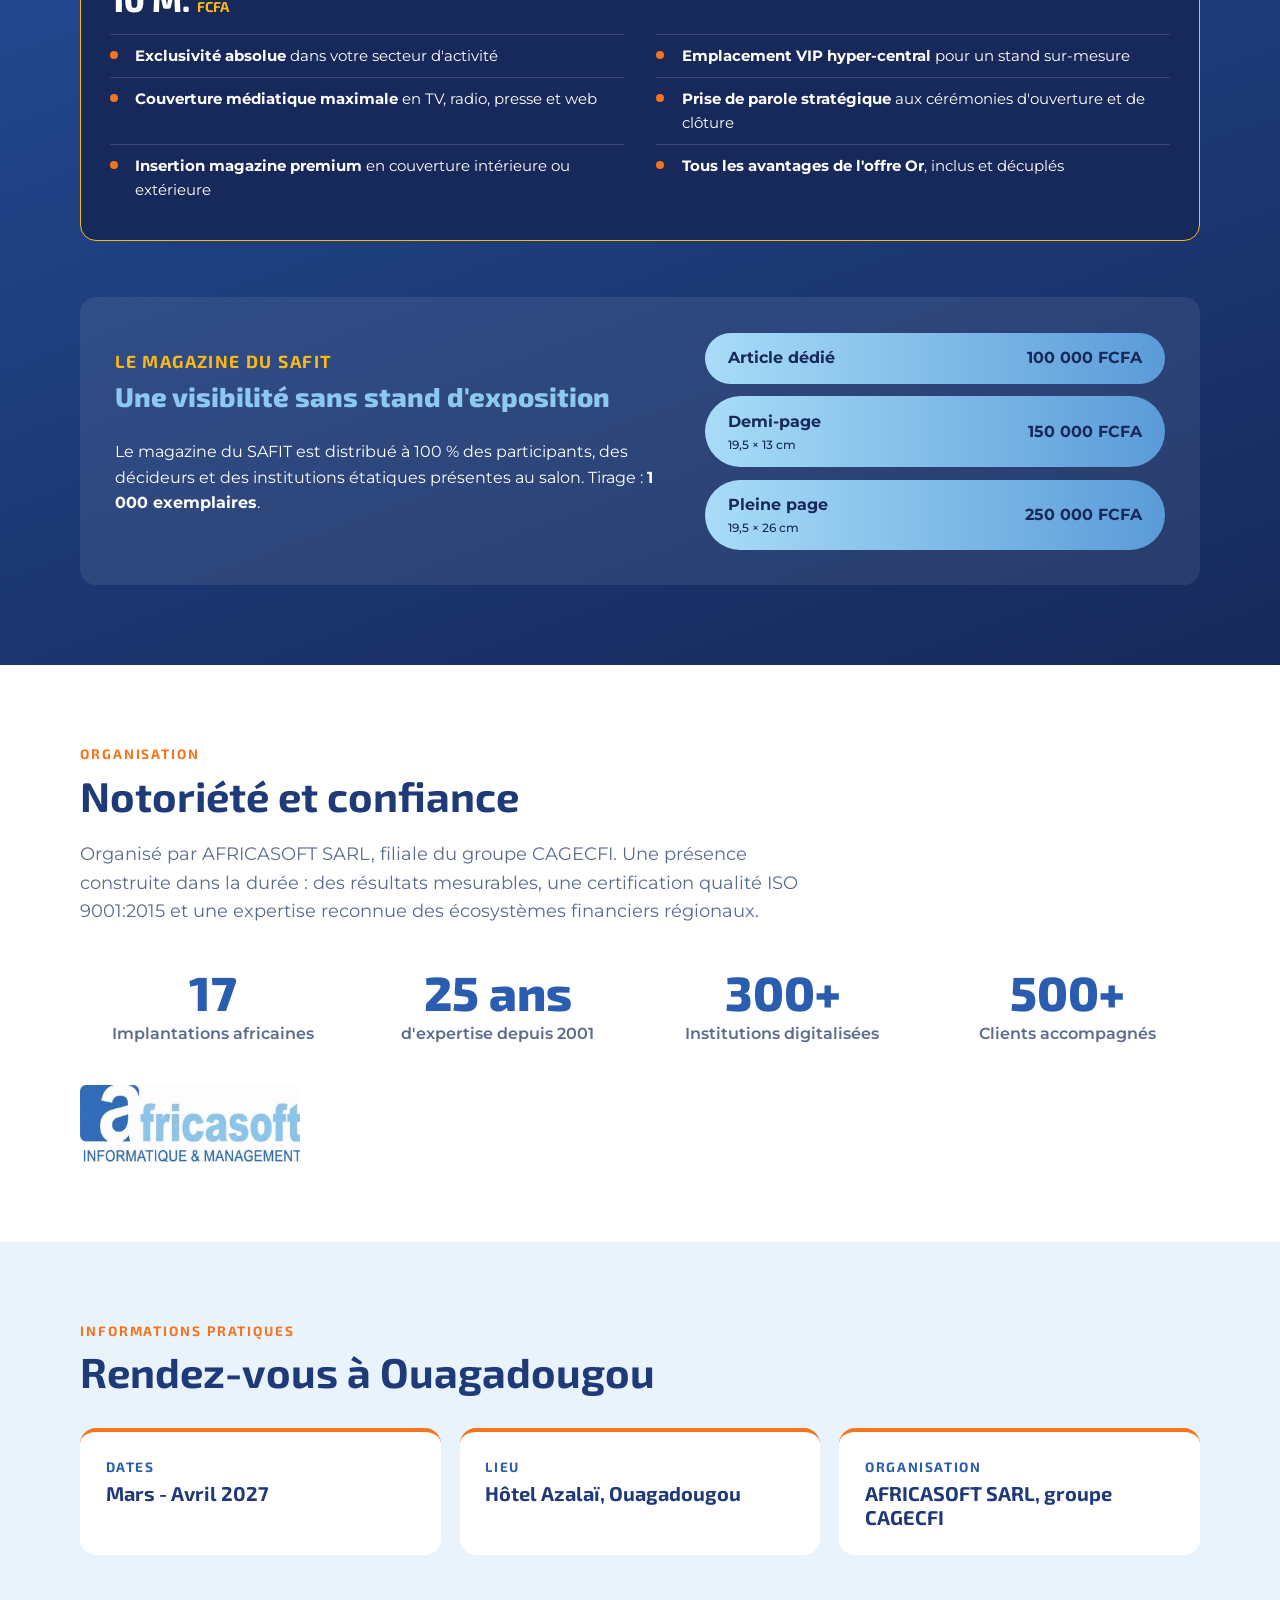
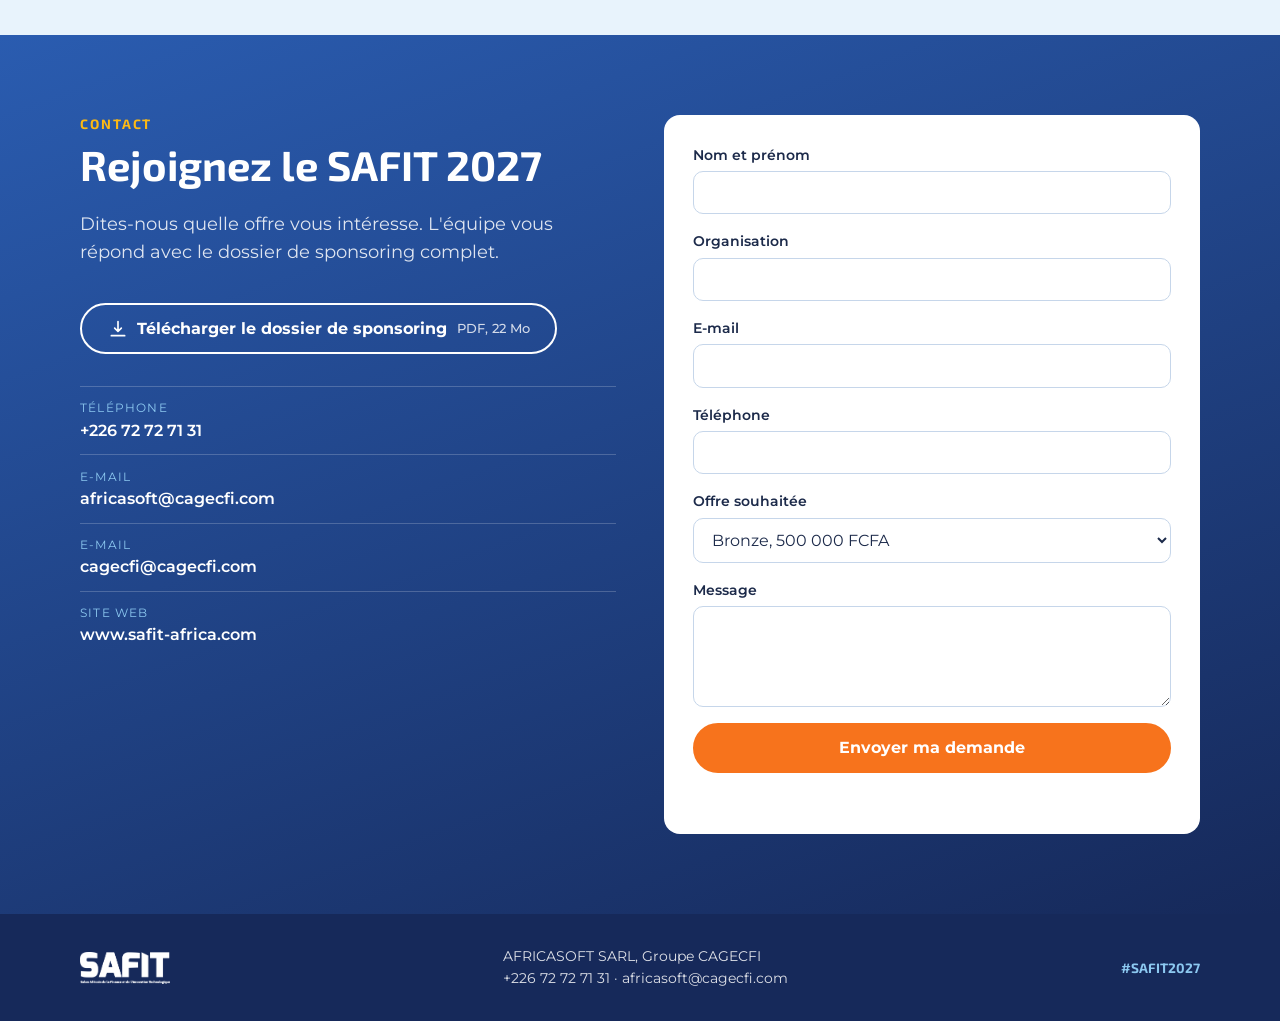
==== commit 4822b550: "Corrige l'e-mail de contact et ajoute le téléchargement du dossier de sponsoring Co-Authored-By: Cla" ====
--- a/index.html
+++ b/index.html
@@ -10,6 +10,9 @@
   <meta property="og:type" content="website">
   <meta property="og:image" content="assets/hero.jpg">
   <meta name="theme-color" content="#1f3a78">
+  <link rel="icon" href="favicon.ico" sizes="48x48">
+  <link rel="icon" type="image/png" sizes="32x32" href="favicon-32.png">
+  <link rel="apple-touch-icon" href="apple-touch-icon.png">
   <link rel="preconnect" href="https://fonts.googleapis.com">
   <link rel="preconnect" href="https://fonts.gstatic.com" crossorigin>
   <link href="https://fonts.googleapis.com/css2?family=Exo+2:wght@500;700;800&family=Montserrat:wght@400;500;600;700&display=swap" rel="stylesheet">
@@ -57,6 +60,7 @@
     <div class="hero__cta">
       <a href="#partenariat" class="btn">Voir les offres de partenariat</a>
       <a href="#contact" class="btn btn--ghost">Nous contacter</a>
+      <a href="docs/SAFIT-2027-dossier-de-sponsoring.pdf" class="btn btn--ghost" download>Dossier de sponsoring (PDF)</a>
     </div>
     <p class="hero__tag">#SAFIT2027</p>
   </div>
@@ -179,6 +183,10 @@
     <p class="eyebrow eyebrow--light">02 · Partenariat</p>
     <h2>Quatre niveaux d'engagement</h2>
     <p class="lead lead--light">Du stand d'exposition à l'exclusivité sectorielle.</p>
+    <p><a class="btn btn--ghost btn--dl" href="docs/SAFIT-2027-dossier-de-sponsoring.pdf" download>
+        <svg viewBox="0 0 24 24" aria-hidden="true"><path d="M12 3v12m0 0l-4-4m4 4l4-4M4 20h16"/></svg>
+        Télécharger le dossier de sponsoring <small>PDF, 22 Mo</small>
+      </a></p>
 
     <div class="offers">
       <article class="offer">
@@ -272,15 +280,21 @@
       <p class="eyebrow eyebrow--light">Contact</p>
       <h2>Rejoignez le SAFIT 2027</h2>
       <p class="lead lead--light">Dites-nous quelle offre vous intéresse. L'équipe vous répond avec le dossier de sponsoring complet.</p>
+      <p><a class="btn btn--ghost btn--dl" href="docs/SAFIT-2027-dossier-de-sponsoring.pdf" download>
+        <svg viewBox="0 0 24 24" aria-hidden="true"><path d="M12 3v12m0 0l-4-4m4 4l4-4M4 20h16"/></svg>
+        Télécharger le dossier de sponsoring <small>PDF, 22 Mo</small>
+      </a></p>
       <ul class="contact__list">
         <li><span>Téléphone</span><a href="tel:+22672727131">+226 72 72 71 31</a></li>
         <li><span>E-mail</span><a href="mailto:africasoft@cagecfi.com">africasoft@cagecfi.com</a></li>
-        <li><span>E-mail</span><a href="mailto:cagecgi@cagecfi.com">cagecgi@cagecfi.com</a></li>
+        <li><span>E-mail</span><a href="mailto:cagecfi@cagecfi.com">cagecfi@cagecfi.com</a></li>
         <li><span>Site web</span><a href="https://www.safit-africa.com">www.safit-africa.com</a></li>
       </ul>
     </div>
 
-    <form class="form" id="contact-form" novalidate>
+    <form class="form" id="contact-form" action="https://formspree.io/f/xkjorpbg" method="POST" novalidate>
+      <input type="text" name="_gotcha" tabindex="-1" autocomplete="off" aria-hidden="true" style="position:absolute;left:-9999px">
+      <input type="hidden" name="_subject" value="SAFIT 2027 : nouvelle demande de partenariat">
       <label>Nom et prénom
         <input name="nom" autocomplete="name" required>
       </label>
--- a/style.css
+++ b/style.css
@@ -200,3 +200,7 @@
   .gallery { grid-template-columns: 1fr; }
   .theme { flex-direction: column; gap: .6rem; }
 }
+
+.btn--dl { display: inline-flex; align-items: center; gap: .6em; margin-top: 1.2rem; }
+.btn--dl svg { width: 20px; height: 20px; fill: none; stroke: currentColor; stroke-width: 2; stroke-linecap: round; stroke-linejoin: round; }
+.btn--dl small { font-weight: 500; opacity: .8; font-size: .8em; }
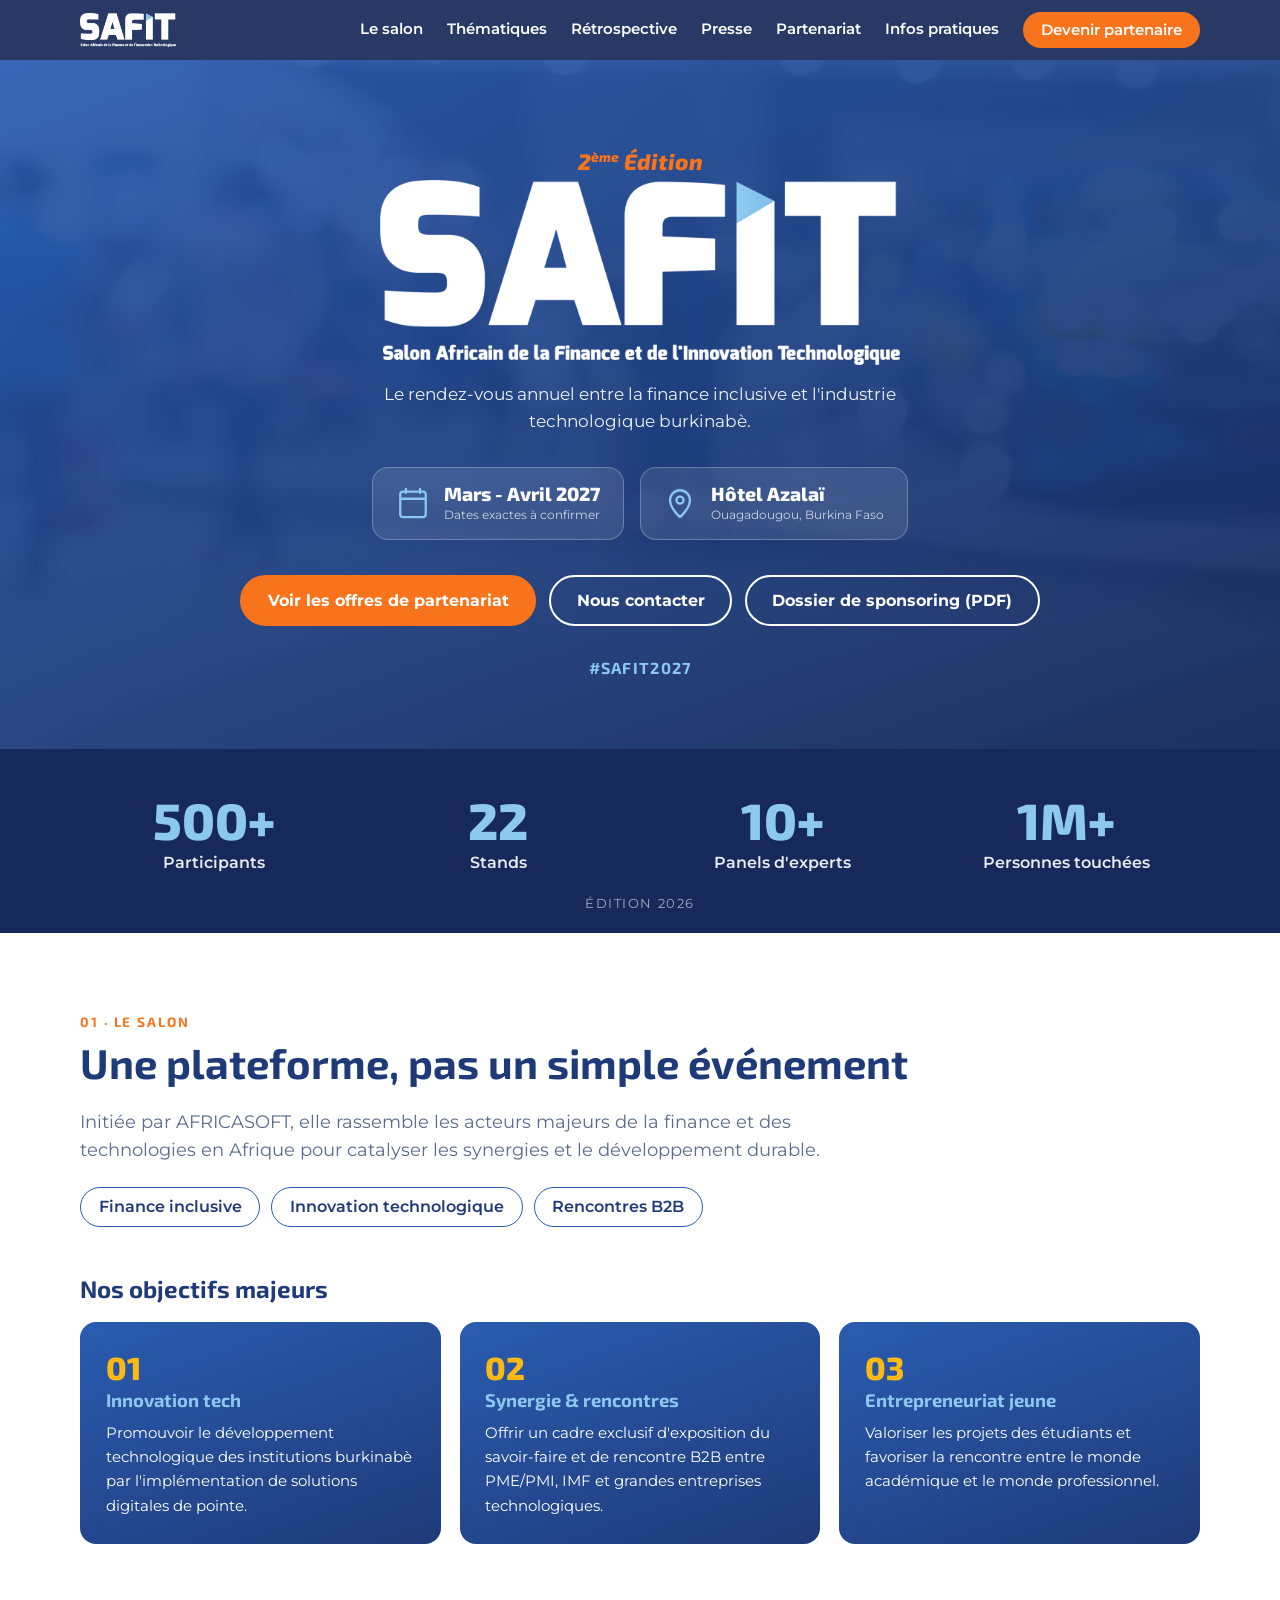
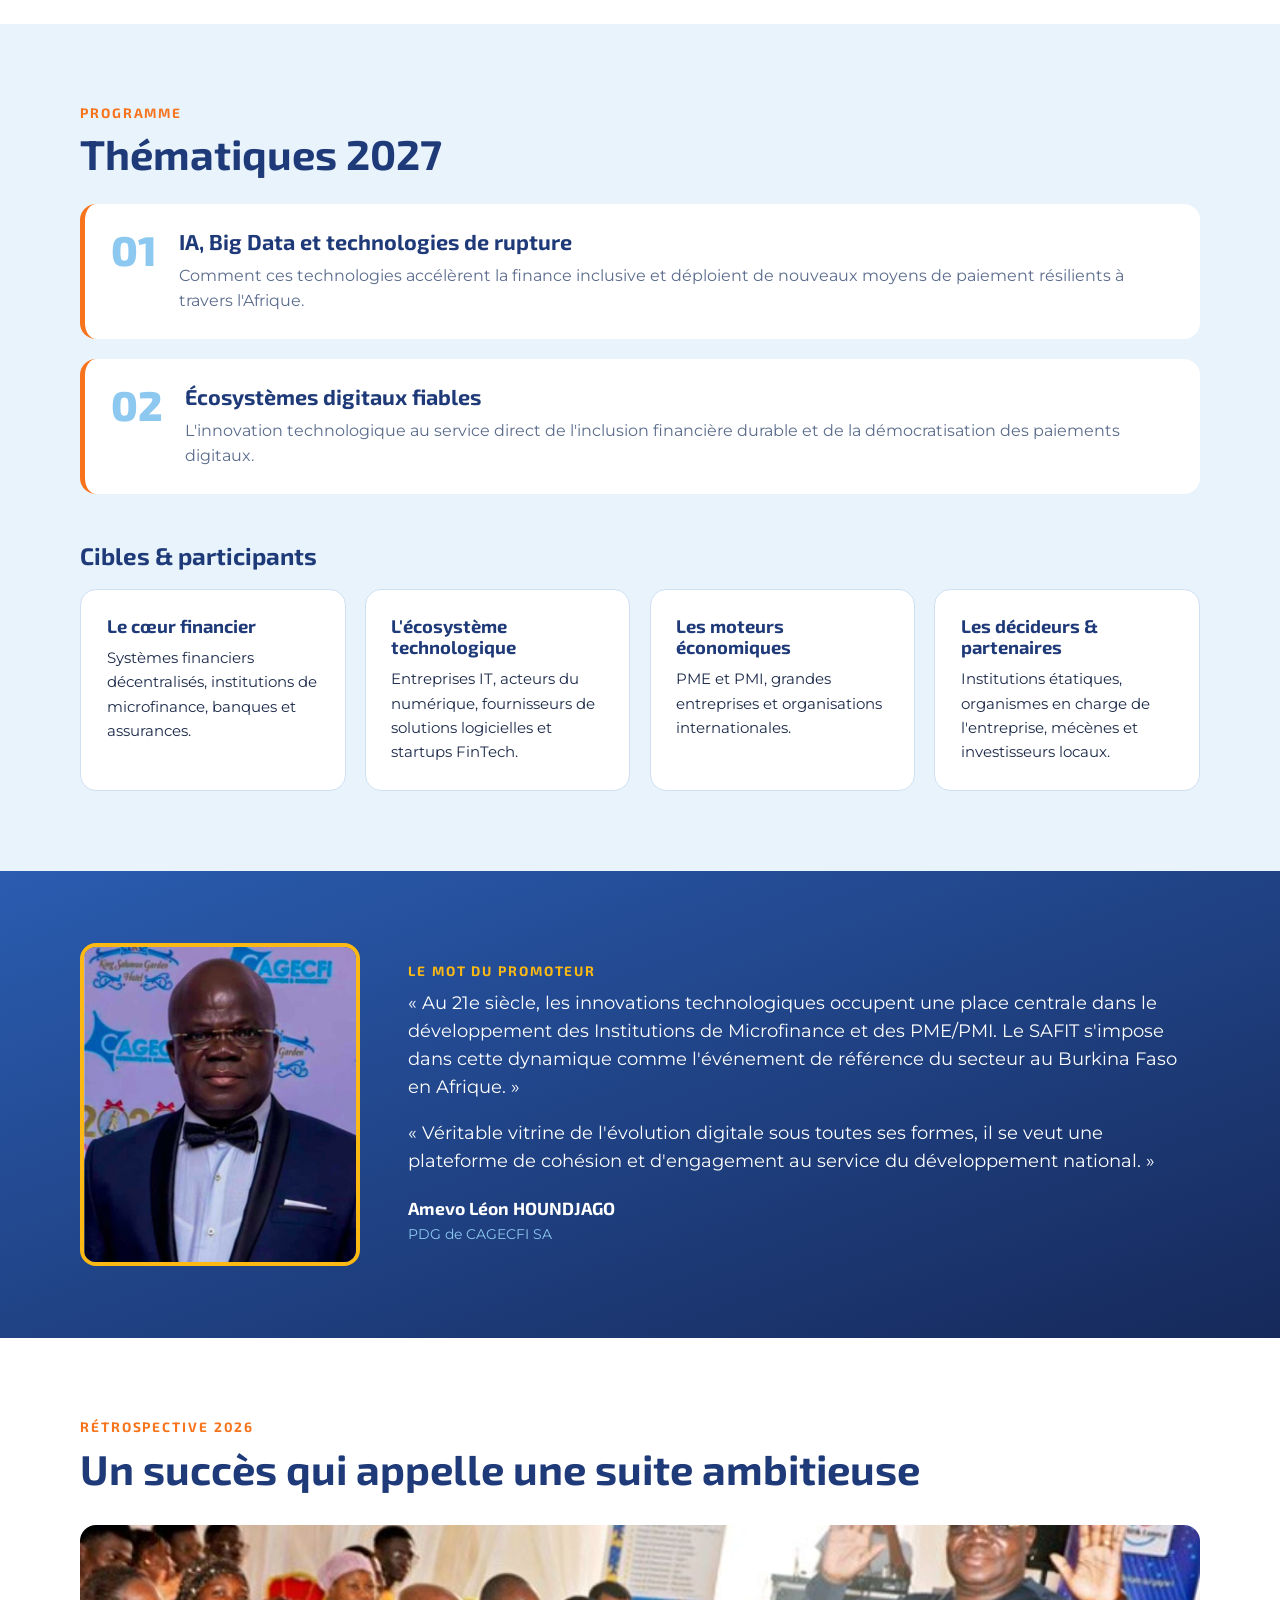
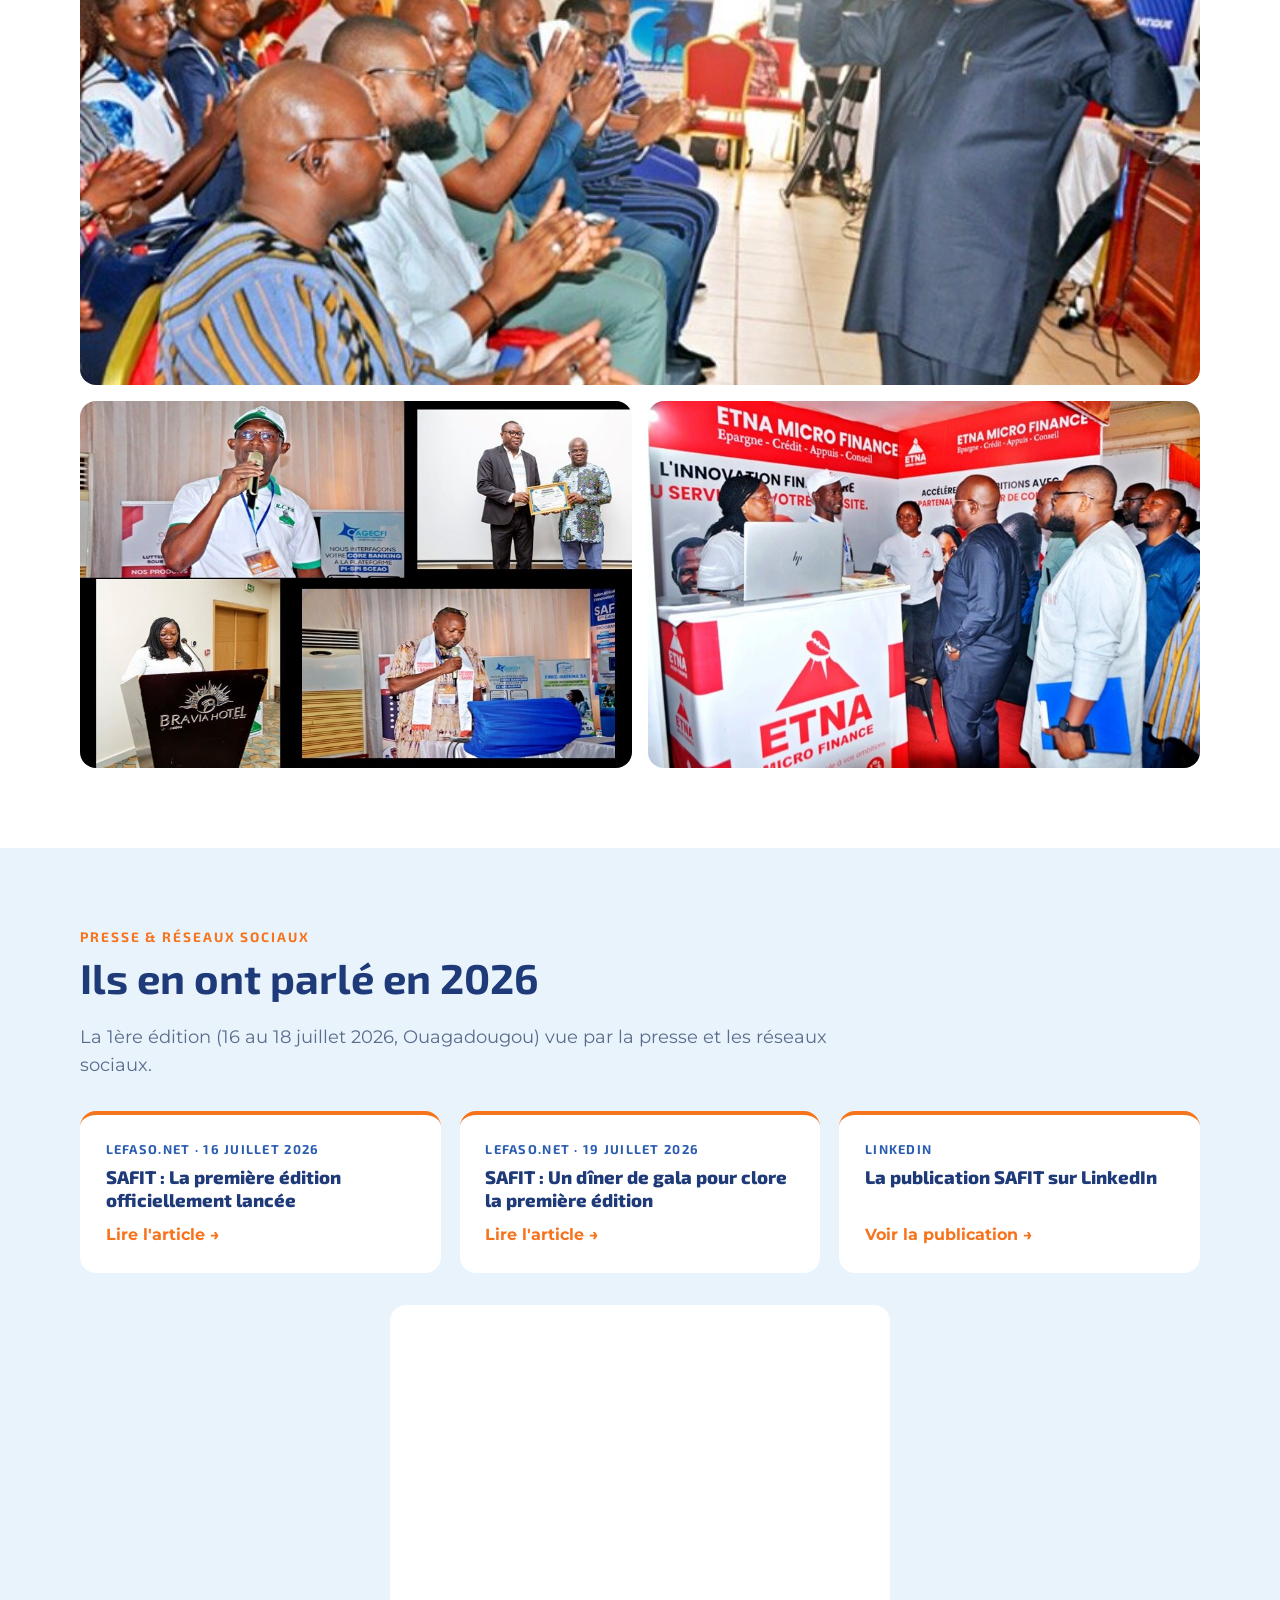
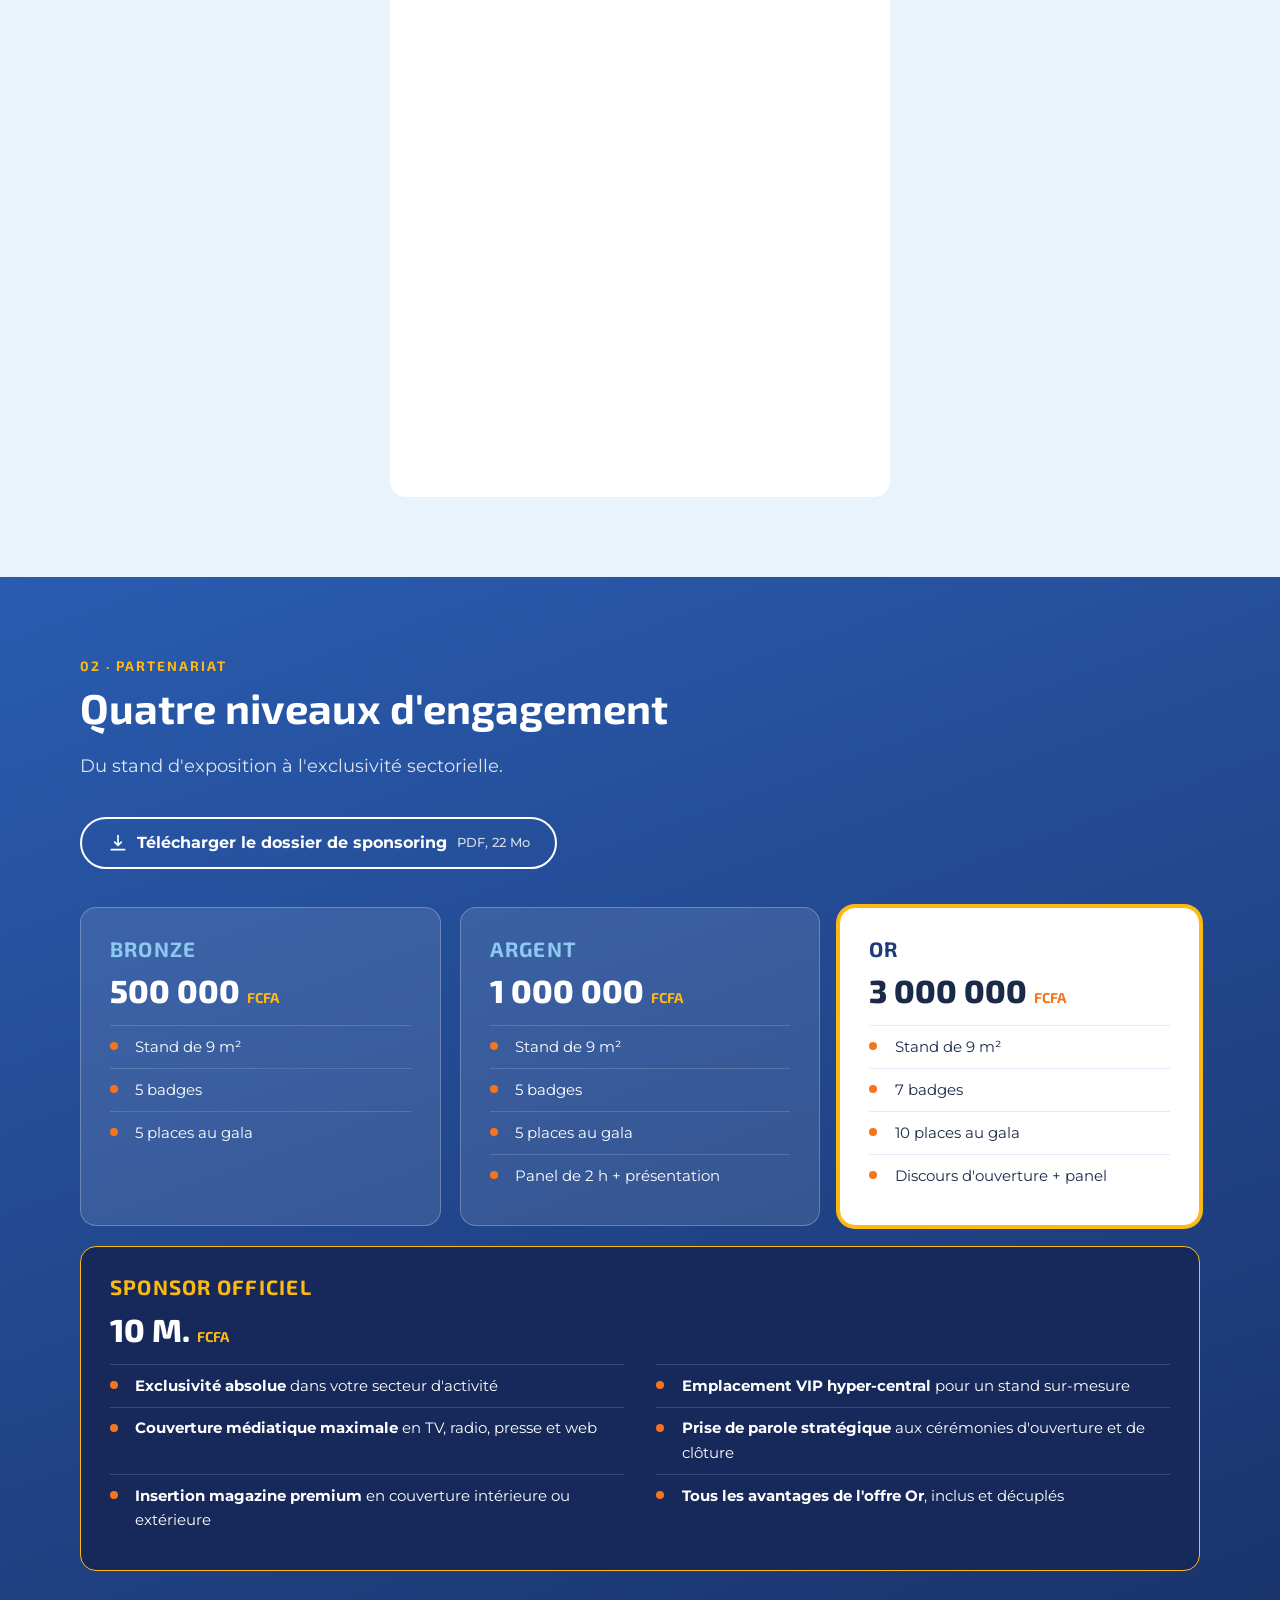
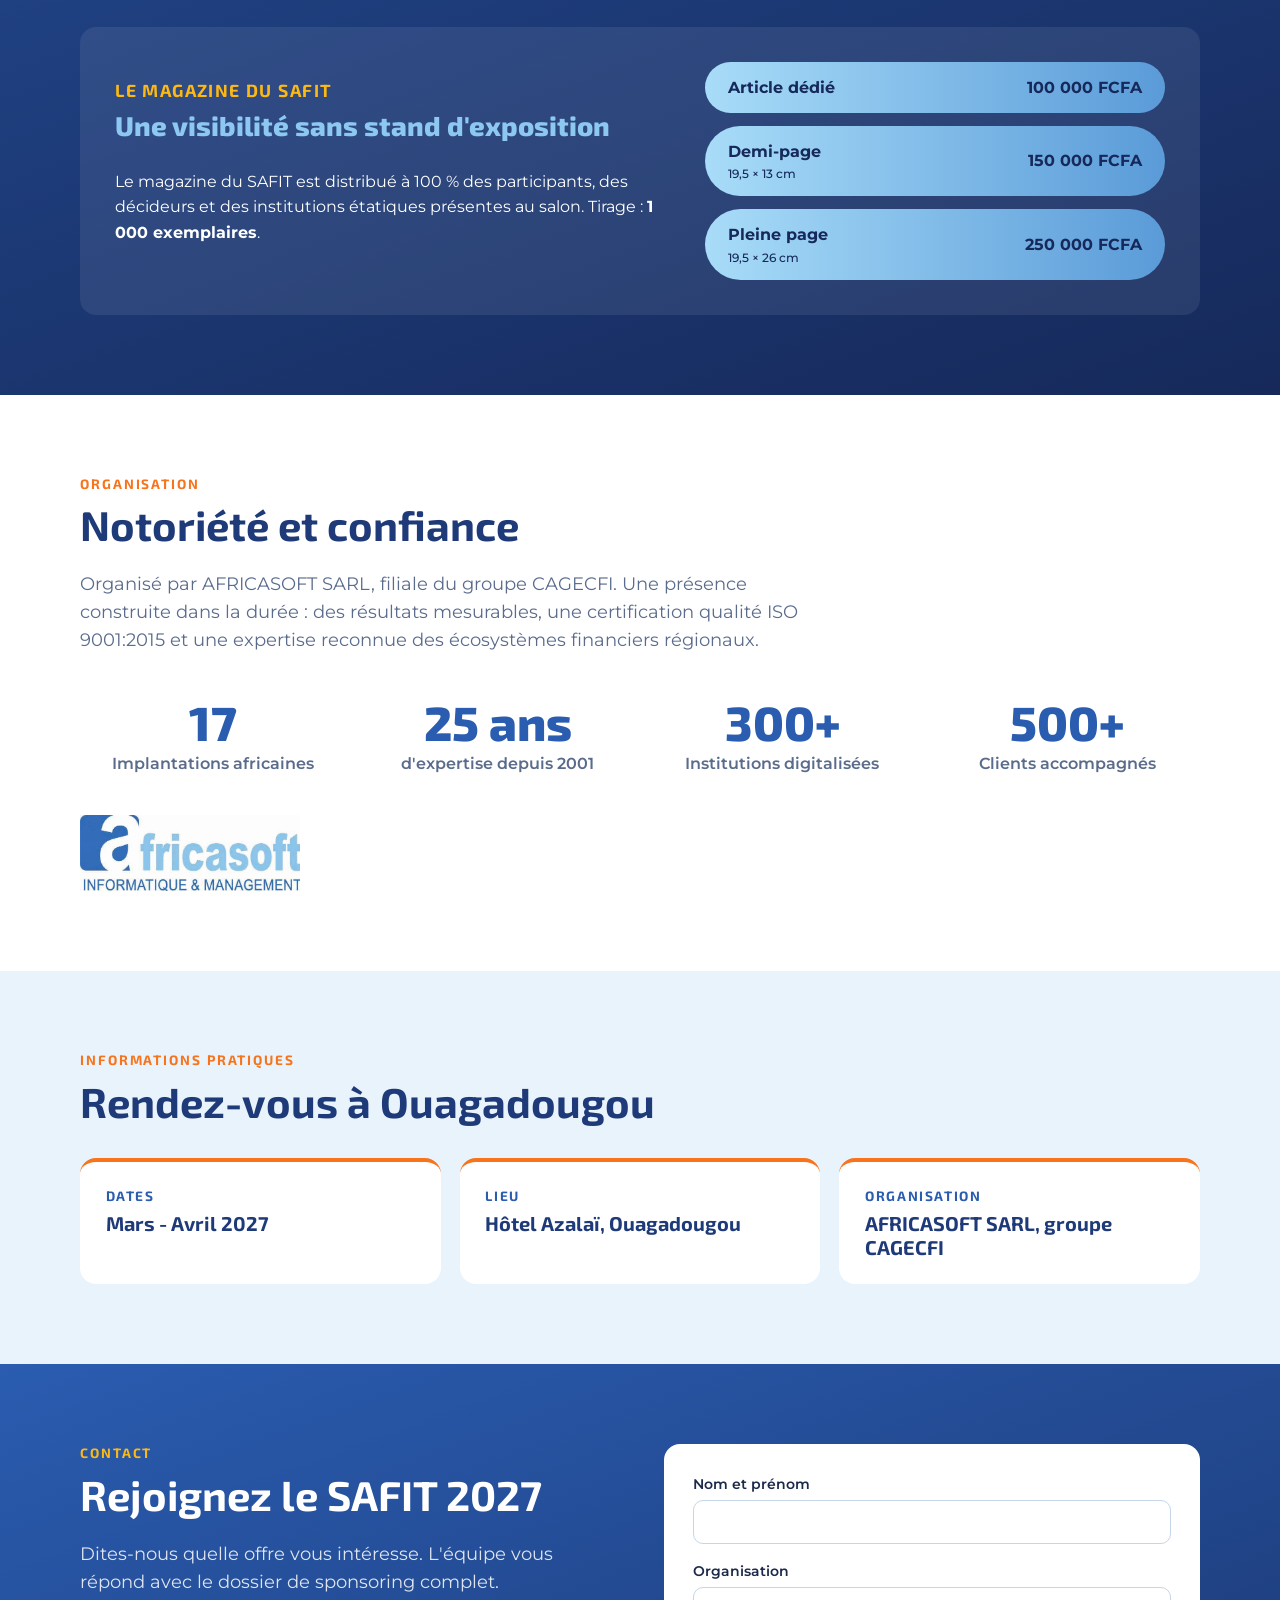
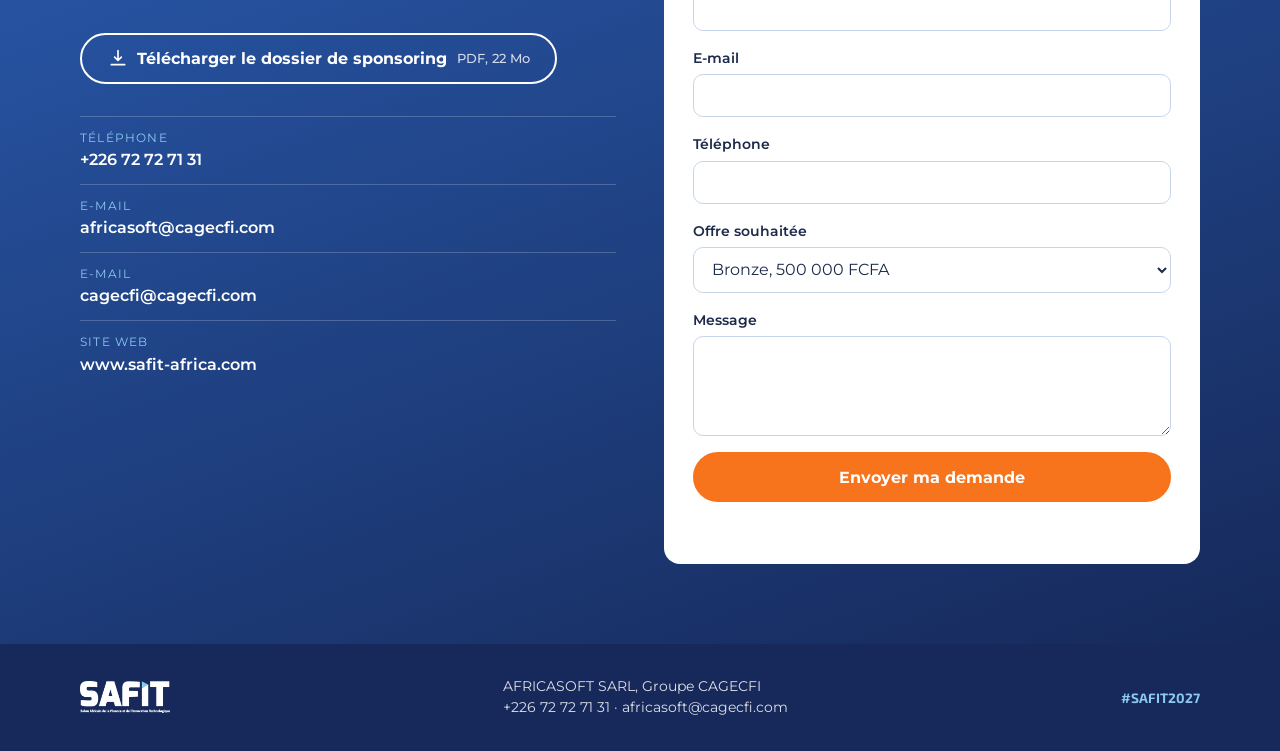
==== commit bb5272b6: "Ajoute la section Presse et réseaux sociaux (Lefaso.net, LinkedIn, Facebook) Co-Authored-By: Claude " ====
--- a/index.html
+++ b/index.html
@@ -30,6 +30,7 @@
       <a href="#salon">Le salon</a>
       <a href="#themes">Thématiques</a>
       <a href="#retro">Rétrospective</a>
+      <a href="#presse">Presse</a>
       <a href="#partenariat">Partenariat</a>
       <a href="#infos">Infos pratiques</a>
       <a href="#contact" class="btn btn--sm">Devenir partenaire</a>
@@ -174,6 +175,36 @@
       <figure class="gallery__big"><img src="assets/retro-audience.jpg" alt="Le public applaudit lors de l'édition 2026" loading="lazy"></figure>
       <figure><img src="assets/retro-collage.jpg" alt="Interventions et remise de distinction lors de l'édition 2026" loading="lazy"></figure>
       <figure><img src="assets/retro-stand.jpg" alt="Visite d'un stand d'exposition lors de l'édition 2026" loading="lazy"></figure>
+    </div>
+  </div>
+</section>
+
+<section class="sec sec--tint" id="presse">
+  <div class="wrap">
+    <p class="eyebrow">Presse &amp; réseaux sociaux</p>
+    <h2>Ils en ont parlé en 2026</h2>
+    <p class="lead">La 1ère édition (16 au 18 juillet 2026, Ouagadougou) vue par la presse et les réseaux sociaux.</p>
+
+    <div class="press">
+      <a class="press__card" href="https://lefaso.net/spip.php?article147914" target="_blank" rel="noopener">
+        <span class="press__src">Lefaso.net · 16 juillet 2026</span>
+        <strong>SAFIT : La première édition officiellement lancée</strong>
+        <span class="press__go">Lire l'article</span>
+      </a>
+      <a class="press__card" href="https://lefaso.net/spip.php?article147969" target="_blank" rel="noopener">
+        <span class="press__src">Lefaso.net · 19 juillet 2026</span>
+        <strong>SAFIT : Un dîner de gala pour clore la première édition</strong>
+        <span class="press__go">Lire l'article</span>
+      </a>
+      <a class="press__card" href="https://www.linkedin.com/feed/update/urn:li:activity:7483702681761427456" target="_blank" rel="noopener">
+        <span class="press__src">LinkedIn</span>
+        <strong>La publication SAFIT sur LinkedIn</strong>
+        <span class="press__go">Voir la publication</span>
+      </a>
+    </div>
+
+    <div class="fb">
+      <iframe src="https://www.facebook.com/plugins/post.php?href=https%3A%2F%2Fwww.facebook.com%2Flefaso.net%2Fposts%2Fpfbid02u2LoGasSuMYXSpVWYt2wjxS4t2RRE9JoyrCFffJLEcP4rDqgkjKgwjbenBegDNwkl&amp;show_text=true&amp;width=500" title="Publication Facebook de Lefaso.net sur le SAFIT" width="500" height="792" style="border:none;overflow:hidden" scrolling="no" frameborder="0" loading="lazy" allowfullscreen="true" allow="autoplay; clipboard-write; encrypted-media; picture-in-picture; web-share"></iframe>
     </div>
   </div>
 </section>
--- a/style.css
+++ b/style.css
@@ -204,3 +204,16 @@
 .btn--dl { display: inline-flex; align-items: center; gap: .6em; margin-top: 1.2rem; }
 .btn--dl svg { width: 20px; height: 20px; fill: none; stroke: currentColor; stroke-width: 2; stroke-linecap: round; stroke-linejoin: round; }
 .btn--dl small { font-weight: 500; opacity: .8; font-size: .8em; }
+
+/* Presse */
+.press { display: grid; grid-template-columns: repeat(3, 1fr); gap: 1.2rem; margin-top: 2rem; }
+.press__card { display: flex; flex-direction: column; gap: .6rem; background: #fff; color: var(--ink); text-decoration: none; border-radius: var(--radius); padding: 1.6rem; border-top: 4px solid var(--orange); transition: transform .15s, box-shadow .15s; }
+.press__card:hover { transform: translateY(-3px); box-shadow: 0 8px 24px rgba(31,58,120,.15); }
+.press__src { font: 700 .8rem var(--f-head); letter-spacing: .1em; text-transform: uppercase; color: var(--blue); }
+.press__card strong { font: 800 1.15rem var(--f-head); color: var(--blue-d); line-height: 1.25; }
+.press__go { margin-top: auto; font-weight: 700; color: var(--orange); }
+.press__go::after { content: " \2192"; }
+.fb { display: flex; justify-content: center; margin-top: 2rem; max-width: 100%; overflow-x: auto; }
+.fb iframe { max-width: 100%; background: #fff; border-radius: var(--radius); }
+@media (max-width: 900px) { .press { grid-template-columns: 1fr; } }
+@media (prefers-reduced-motion: reduce) { .press__card { transition: none; } }
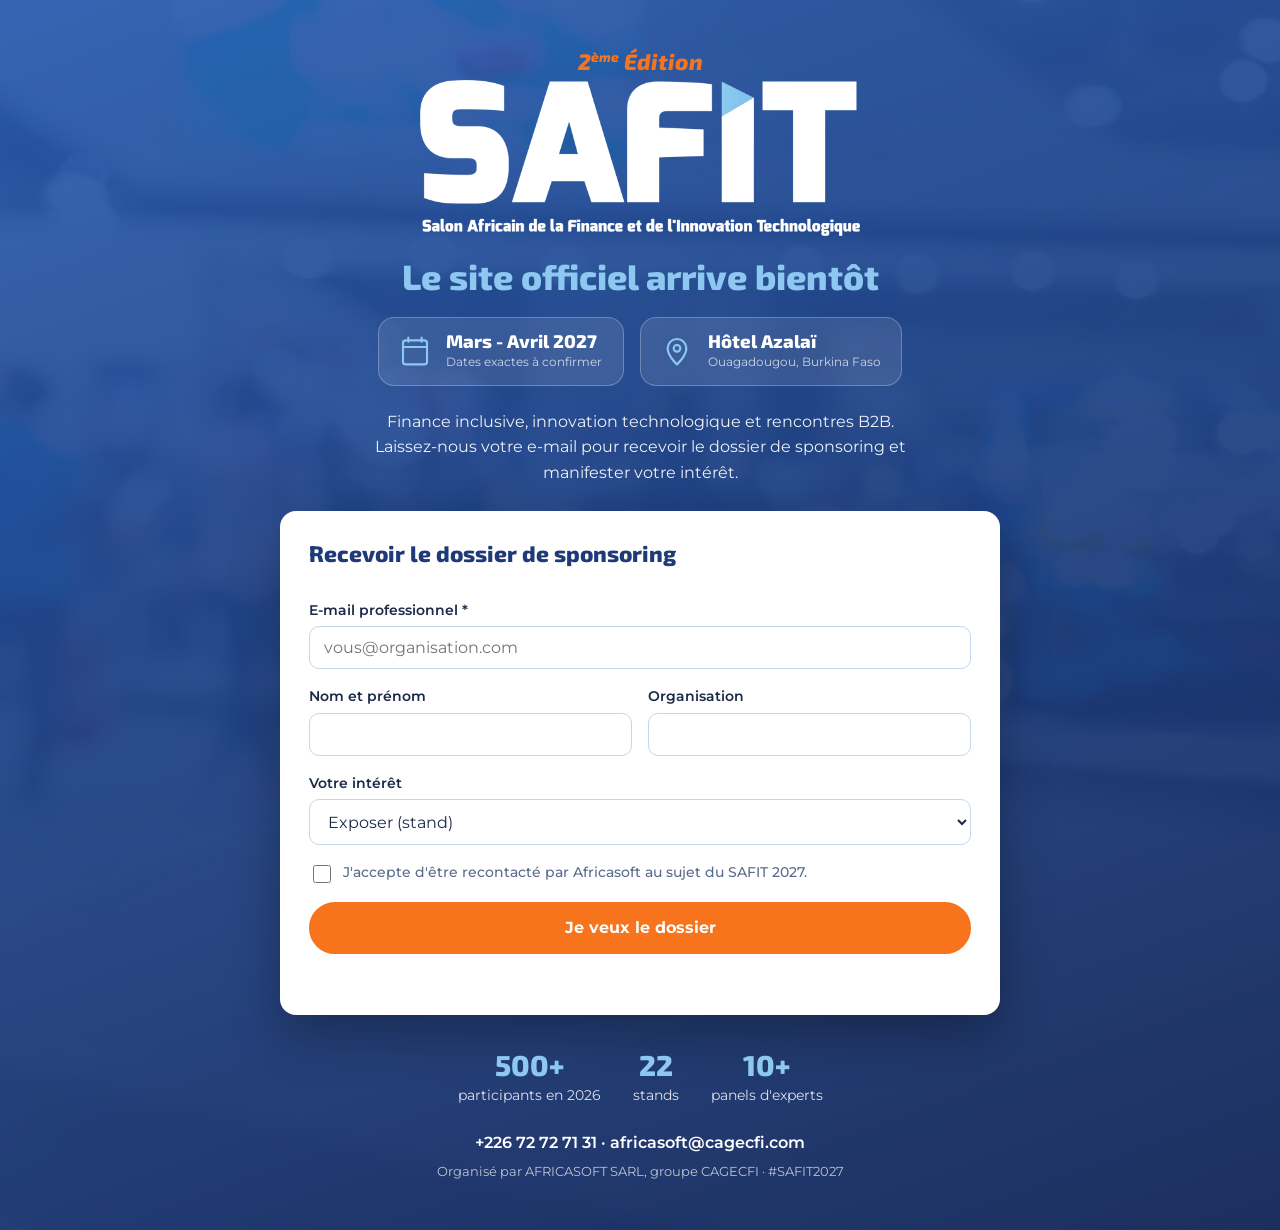
==== commit fbb9f119: "Ajoute la page coming soon (collecte d'e-mail et dossier de sponsoring) et conserve le site complet " ====
--- a/index.html
+++ b/index.html
@@ -3,12 +3,12 @@
 <head>
   <meta charset="utf-8">
   <meta name="viewport" content="width=device-width, initial-scale=1">
-  <title>SAFIT 2027 | Salon Africain de la Finance et de l'Innovation Technologique</title>
-  <meta name="description" content="SAFIT 2027, 2ème édition : le salon africain de la finance inclusive et de l'innovation technologique. Mars - Avril 2027, Hôtel Azalaï, Ouagadougou.">
-  <meta property="og:title" content="SAFIT 2027 | 2ème édition, Ouagadougou">
-  <meta property="og:description" content="Finance inclusive, innovation technologique et rencontres B2B. Mars - Avril 2027, Hôtel Azalaï, Ouagadougou.">
+  <title>SAFIT 2027 | Bientôt en ligne, 2ème édition à Ouagadougou</title>
+  <meta name="description" content="SAFIT 2027, 2ème édition du Salon Africain de la Finance et de l'Innovation Technologique. Mars - Avril 2027, Hôtel Azalaï, Ouagadougou. Recevez le dossier de sponsoring.">
+  <meta property="og:title" content="SAFIT 2027 | Bientôt en ligne">
+  <meta property="og:description" content="2ème édition, Mars - Avril 2027, Hôtel Azalaï, Ouagadougou. Recevez le dossier de sponsoring.">
   <meta property="og:type" content="website">
-  <meta property="og:image" content="assets/hero.jpg">
+  <meta property="og:image" content="https://www.safit-africa.com/assets/hero.jpg">
   <meta name="theme-color" content="#1f3a78">
   <link rel="icon" href="favicon.ico" sizes="48x48">
   <link rel="icon" type="image/png" sizes="32x32" href="favicon-32.png">
@@ -16,38 +16,16 @@
   <link rel="preconnect" href="https://fonts.googleapis.com">
   <link rel="preconnect" href="https://fonts.gstatic.com" crossorigin>
   <link href="https://fonts.googleapis.com/css2?family=Exo+2:wght@500;700;800&family=Montserrat:wght@400;500;600;700&display=swap" rel="stylesheet">
-  <link rel="stylesheet" href="style.css">
+  <link rel="stylesheet" href="soon.css">
 </head>
 <body>
+<main class="soon">
+  <div class="soon__in">
+    <p class="soon__edition">2<sup>ème</sup> Édition</p>
+    <img class="soon__logo" src="assets/logo-safit-white.png" alt="SAFIT, Salon Africain de la Finance et de l'Innovation Technologique" width="520" height="185">
+    <h1 class="soon__title">Le site officiel arrive bientôt</h1>
 
-<header class="nav" id="top">
-  <div class="wrap nav__in">
-    <a href="#top" class="nav__brand" aria-label="SAFIT 2027, accueil">
-      <img src="assets/logo-safit-white.png" alt="SAFIT" width="96" height="34">
-    </a>
-    <button class="nav__toggle" aria-label="Menu" aria-expanded="false" aria-controls="menu"><span></span><span></span><span></span></button>
-    <nav id="menu" class="nav__menu">
-      <a href="#salon">Le salon</a>
-      <a href="#themes">Thématiques</a>
-      <a href="#retro">Rétrospective</a>
-      <a href="#presse">Presse</a>
-      <a href="#partenariat">Partenariat</a>
-      <a href="#infos">Infos pratiques</a>
-      <a href="#contact" class="btn btn--sm">Devenir partenaire</a>
-    </nav>
-  </div>
-</header>
-
-<main>
-
-<section class="hero">
-  <div class="wrap hero__in">
-    <p class="hero__edition">2<sup>ème</sup> Édition</p>
-    <img class="hero__logo" src="assets/logo-safit-white.png" alt="SAFIT" width="560" height="199">
-    <h1 class="hero__title">Salon Africain de la Finance et de l'Innovation Technologique</h1>
-    <p class="hero__lead">Le rendez-vous annuel entre la finance inclusive et l'industrie technologique burkinabè.</p>
-
-    <ul class="hero__facts">
+    <ul class="soon__facts">
       <li>
         <svg viewBox="0 0 24 24" aria-hidden="true"><path d="M7 2v3M17 2v3M3 9h18M5 4h14a2 2 0 0 1 2 2v14a2 2 0 0 1-2 2H5a2 2 0 0 1-2-2V6a2 2 0 0 1 2-2z"/></svg>
         <span><strong>Mars - Avril 2027</strong><small>Dates exactes à confirmer</small></span>
@@ -58,315 +36,63 @@
       </li>
     </ul>
 
-    <div class="hero__cta">
-      <a href="#partenariat" class="btn">Voir les offres de partenariat</a>
-      <a href="#contact" class="btn btn--ghost">Nous contacter</a>
-      <a href="docs/SAFIT-2027-dossier-de-sponsoring.pdf" class="btn btn--ghost" download>Dossier de sponsoring (PDF)</a>
-    </div>
-    <p class="hero__tag">#SAFIT2027</p>
+    <p class="soon__lead">Finance inclusive, innovation technologique et rencontres B2B. Laissez-nous votre e-mail pour recevoir le dossier de sponsoring et manifester votre intérêt.</p>
+
+    <section class="card-form" id="interet" aria-labelledby="f-title">
+      <form id="soon-form" action="https://formspree.io/f/xkjorpbg" method="POST" novalidate>
+        <h2 id="f-title">Recevoir le dossier de sponsoring</h2>
+        <input type="text" name="_gotcha" tabindex="-1" autocomplete="off" aria-hidden="true" style="position:absolute;left:-9999px">
+        <input type="hidden" name="_subject" value="SAFIT 2027 : intérêt (page bientôt en ligne)">
+        <input type="hidden" name="source" value="page-coming-soon">
+
+        <label>E-mail professionnel *
+          <input name="email" type="email" autocomplete="email" required placeholder="vous@organisation.com">
+        </label>
+        <div class="row">
+          <label>Nom et prénom
+            <input name="nom" autocomplete="name">
+          </label>
+          <label>Organisation
+            <input name="org" autocomplete="organization">
+          </label>
+        </div>
+        <label>Votre intérêt
+          <select name="interet">
+            <option>Exposer (stand)</option>
+            <option>Devenir sponsor</option>
+            <option>Annoncer dans le magazine</option>
+            <option>Participer en tant que visiteur</option>
+            <option>Presse / médias</option>
+            <option>Autre</option>
+          </select>
+        </label>
+        <label class="consent"><input type="checkbox" name="consentement" value="oui" required>
+          <span>J'accepte d'être recontacté par Africasoft au sujet du SAFIT 2027.</span>
+        </label>
+        <button class="btn" type="submit">Je veux le dossier</button>
+        <p class="note" id="soon-note" role="status"></p>
+      </form>
+
+      <div class="done" id="soon-done" hidden>
+        <h2>Merci, c'est noté !</h2>
+        <p>Votre intérêt est bien enregistré. L'équipe vous recontacte rapidement. Voici le dossier :</p>
+        <a class="btn" href="docs/SAFIT-2027-dossier-de-sponsoring.pdf" download>Télécharger le dossier de sponsoring <small>PDF, 22 Mo</small></a>
+      </div>
+    </section>
+
+    <ul class="soon__stats" aria-label="Édition 2026">
+      <li><b>500+</b><span>participants en 2026</span></li>
+      <li><b>22</b><span>stands</span></li>
+      <li><b>10+</b><span>panels d'experts</span></li>
+    </ul>
+
+    <p class="soon__contact">
+      <a href="tel:+22672727131">+226 72 72 71 31</a> ·
+      <a href="mailto:africasoft@cagecfi.com">africasoft@cagecfi.com</a>
+    </p>
+    <p class="soon__org">Organisé par AFRICASOFT SARL, groupe CAGECFI · #SAFIT2027</p>
   </div>
-</section>
-
-<section class="stats" aria-label="Chiffres de l'édition 2026">
-  <div class="wrap stats__grid">
-    <div><b data-count="500" data-suffix="+">500+</b><span>Participants</span></div>
-    <div><b data-count="22">22</b><span>Stands</span></div>
-    <div><b data-count="10" data-suffix="+">10+</b><span>Panels d'experts</span></div>
-    <div><b data-count="1" data-suffix="M+">1M+</b><span>Personnes touchées</span></div>
-  </div>
-  <p class="stats__note">Édition 2026</p>
-</section>
-
-<section class="sec" id="salon">
-  <div class="wrap">
-    <p class="eyebrow">01 · Le salon</p>
-    <h2>Une plateforme, pas un simple événement</h2>
-    <p class="lead">Initiée par AFRICASOFT, elle rassemble les acteurs majeurs de la finance et des technologies en Afrique pour catalyser les synergies et le développement durable.</p>
-
-    <div class="chips">
-      <span>Finance inclusive</span>
-      <span>Innovation technologique</span>
-      <span>Rencontres B2B</span>
-    </div>
-
-    <h3 class="sub">Nos objectifs majeurs</h3>
-    <div class="cards cards--3">
-      <article class="card">
-        <span class="card__n">01</span>
-        <h4>Innovation tech</h4>
-        <p>Promouvoir le développement technologique des institutions burkinabè par l'implémentation de solutions digitales de pointe.</p>
-      </article>
-      <article class="card">
-        <span class="card__n">02</span>
-        <h4>Synergie &amp; rencontres</h4>
-        <p>Offrir un cadre exclusif d'exposition du savoir-faire et de rencontre B2B entre PME/PMI, IMF et grandes entreprises technologiques.</p>
-      </article>
-      <article class="card">
-        <span class="card__n">03</span>
-        <h4>Entrepreneuriat jeune</h4>
-        <p>Valoriser les projets des étudiants et favoriser la rencontre entre le monde académique et le monde professionnel.</p>
-      </article>
-    </div>
-  </div>
-</section>
-
-<section class="sec sec--tint" id="themes">
-  <div class="wrap">
-    <p class="eyebrow">Programme</p>
-    <h2>Thématiques 2027</h2>
-    <div class="themes">
-      <article class="theme">
-        <span class="theme__n">01</span>
-        <div>
-          <h3>IA, Big Data et technologies de rupture</h3>
-          <p>Comment ces technologies accélèrent la finance inclusive et déploient de nouveaux moyens de paiement résilients à travers l'Afrique.</p>
-        </div>
-      </article>
-      <article class="theme">
-        <span class="theme__n">02</span>
-        <div>
-          <h3>Écosystèmes digitaux fiables</h3>
-          <p>L'innovation technologique au service direct de l'inclusion financière durable et de la démocratisation des paiements digitaux.</p>
-        </div>
-      </article>
-    </div>
-
-    <h3 class="sub">Cibles &amp; participants</h3>
-    <div class="cards cards--4">
-      <article class="card card--light">
-        <h4>Le cœur financier</h4>
-        <p>Systèmes financiers décentralisés, institutions de microfinance, banques et assurances.</p>
-      </article>
-      <article class="card card--light">
-        <h4>L'écosystème technologique</h4>
-        <p>Entreprises IT, acteurs du numérique, fournisseurs de solutions logicielles et startups FinTech.</p>
-      </article>
-      <article class="card card--light">
-        <h4>Les moteurs économiques</h4>
-        <p>PME et PMI, grandes entreprises et organisations internationales.</p>
-      </article>
-      <article class="card card--light">
-        <h4>Les décideurs &amp; partenaires</h4>
-        <p>Institutions étatiques, organismes en charge de l'entreprise, mécènes et investisseurs locaux.</p>
-      </article>
-    </div>
-  </div>
-</section>
-
-<section class="promoter">
-  <div class="wrap promoter__in">
-    <img src="assets/promoteur.jpg" alt="Amevo Léon Houndjago, PDG de CAGECFI SA" width="280" height="325" loading="lazy">
-    <div>
-      <p class="eyebrow eyebrow--light">Le mot du promoteur</p>
-      <blockquote>
-        <p>« Au 21e siècle, les innovations technologiques occupent une place centrale dans le développement des Institutions de Microfinance et des PME/PMI. Le SAFIT s'impose dans cette dynamique comme l'événement de référence du secteur au Burkina Faso en Afrique. »</p>
-        <p>« Véritable vitrine de l'évolution digitale sous toutes ses formes, il se veut une plateforme de cohésion et d'engagement au service du développement national. »</p>
-        <footer><strong>Amevo Léon HOUNDJAGO</strong><span>PDG de CAGECFI SA</span></footer>
-      </blockquote>
-    </div>
-  </div>
-</section>
-
-<section class="sec" id="retro">
-  <div class="wrap">
-    <p class="eyebrow">Rétrospective 2026</p>
-    <h2>Un succès qui appelle une suite ambitieuse</h2>
-    <div class="gallery">
-      <figure class="gallery__big"><img src="assets/retro-audience.jpg" alt="Le public applaudit lors de l'édition 2026" loading="lazy"></figure>
-      <figure><img src="assets/retro-collage.jpg" alt="Interventions et remise de distinction lors de l'édition 2026" loading="lazy"></figure>
-      <figure><img src="assets/retro-stand.jpg" alt="Visite d'un stand d'exposition lors de l'édition 2026" loading="lazy"></figure>
-    </div>
-  </div>
-</section>
-
-<section class="sec sec--tint" id="presse">
-  <div class="wrap">
-    <p class="eyebrow">Presse &amp; réseaux sociaux</p>
-    <h2>Ils en ont parlé en 2026</h2>
-    <p class="lead">La 1ère édition (16 au 18 juillet 2026, Ouagadougou) vue par la presse et les réseaux sociaux.</p>
-
-    <div class="press">
-      <a class="press__card" href="https://lefaso.net/spip.php?article147914" target="_blank" rel="noopener">
-        <span class="press__src">Lefaso.net · 16 juillet 2026</span>
-        <strong>SAFIT : La première édition officiellement lancée</strong>
-        <span class="press__go">Lire l'article</span>
-      </a>
-      <a class="press__card" href="https://lefaso.net/spip.php?article147969" target="_blank" rel="noopener">
-        <span class="press__src">Lefaso.net · 19 juillet 2026</span>
-        <strong>SAFIT : Un dîner de gala pour clore la première édition</strong>
-        <span class="press__go">Lire l'article</span>
-      </a>
-      <a class="press__card" href="https://www.linkedin.com/feed/update/urn:li:activity:7483702681761427456" target="_blank" rel="noopener">
-        <span class="press__src">LinkedIn</span>
-        <strong>La publication SAFIT sur LinkedIn</strong>
-        <span class="press__go">Voir la publication</span>
-      </a>
-    </div>
-
-    <div class="fb">
-      <iframe src="https://www.facebook.com/plugins/post.php?href=https%3A%2F%2Fwww.facebook.com%2Flefaso.net%2Fposts%2Fpfbid02u2LoGasSuMYXSpVWYt2wjxS4t2RRE9JoyrCFffJLEcP4rDqgkjKgwjbenBegDNwkl&amp;show_text=true&amp;width=500" title="Publication Facebook de Lefaso.net sur le SAFIT" width="500" height="792" style="border:none;overflow:hidden" scrolling="no" frameborder="0" loading="lazy" allowfullscreen="true" allow="autoplay; clipboard-write; encrypted-media; picture-in-picture; web-share"></iframe>
-    </div>
-  </div>
-</section>
-
-<section class="sec sec--dark" id="partenariat">
-  <div class="wrap">
-    <p class="eyebrow eyebrow--light">02 · Partenariat</p>
-    <h2>Quatre niveaux d'engagement</h2>
-    <p class="lead lead--light">Du stand d'exposition à l'exclusivité sectorielle.</p>
-    <p><a class="btn btn--ghost btn--dl" href="docs/SAFIT-2027-dossier-de-sponsoring.pdf" download>
-        <svg viewBox="0 0 24 24" aria-hidden="true"><path d="M12 3v12m0 0l-4-4m4 4l4-4M4 20h16"/></svg>
-        Télécharger le dossier de sponsoring <small>PDF, 22 Mo</small>
-      </a></p>
-
-    <div class="offers">
-      <article class="offer">
-        <h3>Bronze</h3>
-        <p class="offer__price">500 000 <small>FCFA</small></p>
-        <ul>
-          <li>Stand de 9 m²</li>
-          <li>5 badges</li>
-          <li>5 places au gala</li>
-        </ul>
-      </article>
-      <article class="offer">
-        <h3>Argent</h3>
-        <p class="offer__price">1 000 000 <small>FCFA</small></p>
-        <ul>
-          <li>Stand de 9 m²</li>
-          <li>5 badges</li>
-          <li>5 places au gala</li>
-          <li>Panel de 2 h + présentation</li>
-        </ul>
-      </article>
-      <article class="offer offer--gold">
-        <h3>Or</h3>
-        <p class="offer__price">3 000 000 <small>FCFA</small></p>
-        <ul>
-          <li>Stand de 9 m²</li>
-          <li>7 badges</li>
-          <li>10 places au gala</li>
-          <li>Discours d'ouverture + panel</li>
-        </ul>
-      </article>
-      <article class="offer offer--official">
-        <h3>Sponsor officiel</h3>
-        <p class="offer__price">10 M. <small>FCFA</small></p>
-        <ul>
-          <li><b>Exclusivité absolue</b> dans votre secteur d'activité</li>
-          <li><b>Emplacement VIP hyper-central</b> pour un stand sur-mesure</li>
-          <li><b>Couverture médiatique maximale</b> en TV, radio, presse et web</li>
-          <li><b>Prise de parole stratégique</b> aux cérémonies d'ouverture et de clôture</li>
-          <li><b>Insertion magazine premium</b> en couverture intérieure ou extérieure</li>
-          <li><b>Tous les avantages de l'offre Or</b>, inclus et décuplés</li>
-        </ul>
-      </article>
-    </div>
-
-    <div class="mag">
-      <div class="mag__txt">
-        <h3>Le Magazine du SAFIT</h3>
-        <p class="mag__big">Une visibilité sans stand d'exposition</p>
-        <p>Le magazine du SAFIT est distribué à 100 % des participants, des décideurs et des institutions étatiques présentes au salon. Tirage : <strong>1 000 exemplaires</strong>.</p>
-      </div>
-      <ul class="mag__prices">
-        <li><span>Article dédié</span><b>100 000 FCFA</b></li>
-        <li><span>Demi-page <small>19,5 × 13 cm</small></span><b>150 000 FCFA</b></li>
-        <li><span>Pleine page <small>19,5 × 26 cm</small></span><b>250 000 FCFA</b></li>
-      </ul>
-    </div>
-  </div>
-</section>
-
-<section class="sec" id="organisateur">
-  <div class="wrap">
-    <p class="eyebrow">Organisation</p>
-    <h2>Notoriété et confiance</h2>
-    <p class="lead">Organisé par AFRICASOFT SARL, filiale du groupe CAGECFI. Une présence construite dans la durée : des résultats mesurables, une certification qualité ISO 9001:2015 et une expertise reconnue des écosystèmes financiers régionaux.</p>
-    <div class="facts">
-      <div><b>17</b><span>Implantations africaines</span></div>
-      <div><b>25 ans</b><span>d'expertise depuis 2001</span></div>
-      <div><b>300+</b><span>Institutions digitalisées</span></div>
-      <div><b>500+</b><span>Clients accompagnés</span></div>
-    </div>
-    <img class="org-logo" src="assets/logo-cagecfi.png" alt="CAGECFI Informatique &amp; Management, certifié ISO 9001:2015" width="260" height="90" loading="lazy">
-  </div>
-</section>
-
-<section class="sec sec--tint" id="infos">
-  <div class="wrap">
-    <p class="eyebrow">Informations pratiques</p>
-    <h2>Rendez-vous à Ouagadougou</h2>
-    <dl class="infos">
-      <div><dt>Dates</dt><dd>Mars - Avril 2027</dd></div>
-      <div><dt>Lieu</dt><dd>Hôtel Azalaï, Ouagadougou</dd></div>
-      <div><dt>Organisation</dt><dd>AFRICASOFT SARL, groupe CAGECFI</dd></div>
-    </dl>
-  </div>
-</section>
-
-<section class="sec sec--dark" id="contact">
-  <div class="wrap contact">
-    <div>
-      <p class="eyebrow eyebrow--light">Contact</p>
-      <h2>Rejoignez le SAFIT 2027</h2>
-      <p class="lead lead--light">Dites-nous quelle offre vous intéresse. L'équipe vous répond avec le dossier de sponsoring complet.</p>
-      <p><a class="btn btn--ghost btn--dl" href="docs/SAFIT-2027-dossier-de-sponsoring.pdf" download>
-        <svg viewBox="0 0 24 24" aria-hidden="true"><path d="M12 3v12m0 0l-4-4m4 4l4-4M4 20h16"/></svg>
-        Télécharger le dossier de sponsoring <small>PDF, 22 Mo</small>
-      </a></p>
-      <ul class="contact__list">
-        <li><span>Téléphone</span><a href="tel:+22672727131">+226 72 72 71 31</a></li>
-        <li><span>E-mail</span><a href="mailto:africasoft@cagecfi.com">africasoft@cagecfi.com</a></li>
-        <li><span>E-mail</span><a href="mailto:cagecfi@cagecfi.com">cagecfi@cagecfi.com</a></li>
-        <li><span>Site web</span><a href="https://www.safit-africa.com">www.safit-africa.com</a></li>
-      </ul>
-    </div>
-
-    <form class="form" id="contact-form" action="https://formspree.io/f/xkjorpbg" method="POST" novalidate>
-      <input type="text" name="_gotcha" tabindex="-1" autocomplete="off" aria-hidden="true" style="position:absolute;left:-9999px">
-      <input type="hidden" name="_subject" value="SAFIT 2027 : nouvelle demande de partenariat">
-      <label>Nom et prénom
-        <input name="nom" autocomplete="name" required>
-      </label>
-      <label>Organisation
-        <input name="org" autocomplete="organization" required>
-      </label>
-      <label>E-mail
-        <input name="email" type="email" autocomplete="email" required>
-      </label>
-      <label>Téléphone
-        <input name="tel" type="tel" autocomplete="tel">
-      </label>
-      <label>Offre souhaitée
-        <select name="offre">
-          <option>Bronze, 500 000 FCFA</option>
-          <option>Argent, 1 000 000 FCFA</option>
-          <option>Or, 3 000 000 FCFA</option>
-          <option>Sponsor officiel, 10 M. FCFA</option>
-          <option>Magazine du SAFIT</option>
-          <option>Je ne sais pas encore</option>
-        </select>
-      </label>
-      <label>Message
-        <textarea name="msg" rows="4"></textarea>
-      </label>
-      <button class="btn" type="submit">Envoyer ma demande</button>
-      <p class="form__note" id="form-note" role="status"></p>
-    </form>
-  </div>
-</section>
-
 </main>
-
-<footer class="foot">
-  <div class="wrap foot__in">
-    <img src="assets/logo-safit-white.png" alt="SAFIT" width="90" height="32" loading="lazy">
-    <p>AFRICASOFT SARL, Groupe CAGECFI<br>+226 72 72 71 31 · africasoft@cagecfi.com</p>
-    <p class="foot__tag">#SAFIT2027</p>
-  </div>
-</footer>
-
-<script src="script.js"></script>
+<script src="soon.js"></script>
 </body>
 </html>
--- a/soon.css
+++ b/soon.css
@@ -0,0 +1,45 @@
+:root { --blue:#2a5cb0; --blue-d:#1f3a78; --blue-dd:#16295a; --sky:#8cc8f0; --orange:#f7731c; --gold:#fdb913; --ink:#1c2a4a; --muted:#5a6b8c; --f-head:"Exo 2",system-ui,sans-serif; --f-body:"Montserrat",system-ui,sans-serif; }
+*,*::before,*::after{box-sizing:border-box}
+body{margin:0;font-family:var(--f-body);color:#fff;line-height:1.6;-webkit-font-smoothing:antialiased;background:var(--blue-dd)}
+img{max-width:100%;height:auto;display:block}
+a{color:inherit}
+.soon{min-height:100vh;display:grid;place-items:center;padding:48px 16px;text-align:center;background:linear-gradient(160deg,rgba(42,92,176,.93),rgba(22,41,90,.97)),url("assets/hero.jpg") center/cover}
+.soon__in{width:min(720px,100%)}
+.soon__edition{font:800 1.4rem var(--f-head);font-style:italic;color:var(--orange);margin:0 0 .3rem}
+.soon__edition sup{font-size:.6em}
+.soon__logo{width:min(440px,80%);margin:0 auto 1.2rem}
+.soon__title{font:800 clamp(1.5rem,4vw,2.2rem) var(--f-head);color:var(--sky);margin:0 0 1.2rem}
+.soon__facts{list-style:none;margin:0 0 1.4rem;padding:0;display:flex;flex-wrap:wrap;justify-content:center;gap:1rem}
+.soon__facts li{display:flex;align-items:center;gap:.9rem;text-align:left;padding:.8rem 1.3rem;background:rgba(255,255,255,.1);border:1px solid rgba(255,255,255,.25);border-radius:16px}
+.soon__facts svg{width:32px;height:32px;fill:none;stroke:var(--sky);stroke-width:1.6;stroke-linecap:round;stroke-linejoin:round;flex:none}
+.soon__facts strong{display:block;font:800 1.15rem var(--f-head)}
+.soon__facts small{display:block;opacity:.75;font-size:.78rem}
+.soon__lead{max-width:560px;margin:0 auto 1.6rem;opacity:.92}
+.card-form{background:#fff;color:var(--ink);border-radius:16px;padding:1.8rem;text-align:left;box-shadow:0 20px 50px rgba(0,0,0,.3)}
+.card-form h2{font:800 1.4rem var(--f-head);color:var(--blue-d);margin:0 0 1rem}
+form{display:grid;gap:1rem}
+.row{display:grid;grid-template-columns:1fr 1fr;gap:1rem}
+label{display:grid;gap:.3rem;font-weight:600;font-size:.88rem}
+input:not([type=checkbox]),select{font:400 1rem var(--f-body);padding:.7em .9em;border:1.5px solid #c6d6ea;border-radius:10px;background:#fff;color:var(--ink);width:100%}
+input:focus-visible,select:focus-visible{outline:3px solid var(--sky);border-color:var(--blue)}
+input.err{border-color:#d33}
+.consent{display:flex;align-items:flex-start;gap:.6rem;font-weight:500;color:var(--muted)}
+.consent input{margin-top:.25rem;width:18px;height:18px;flex:none}
+.btn{display:inline-block;background:var(--orange);color:#fff;font:700 1rem var(--f-body);text-decoration:none;padding:.9em 1.6em;border:2px solid var(--orange);border-radius:999px;cursor:pointer;text-align:center;transition:transform .15s,background .15s}
+.btn:hover{transform:translateY(-2px);background:#e0620f;border-color:#e0620f}
+.btn[disabled]{opacity:.6;cursor:wait;transform:none}
+.btn small{font-weight:500;opacity:.85;font-size:.8em}
+.note{margin:0;font-size:.85rem;color:var(--muted);min-height:1.2em}
+.note.bad{color:#c22}
+.done{text-align:center}
+.done h2{margin-bottom:.5rem}
+.done p{color:var(--muted)}
+.soon__stats{list-style:none;display:flex;justify-content:center;gap:2rem;flex-wrap:wrap;margin:2rem 0 1.4rem;padding:0}
+.soon__stats b{display:block;font:800 1.8rem var(--f-head);color:var(--sky)}
+.soon__stats span{font-size:.85rem;opacity:.85}
+.soon__contact{margin:0 0 .4rem;font-weight:600}
+.soon__contact a{text-decoration:none}
+.soon__contact a:hover{color:var(--gold)}
+.soon__org{margin:0;font-size:.8rem;opacity:.7}
+@media (max-width:600px){.row{grid-template-columns:1fr}.card-form{padding:1.3rem}}
+@media (prefers-reduced-motion:reduce){.btn{transition:none}}
